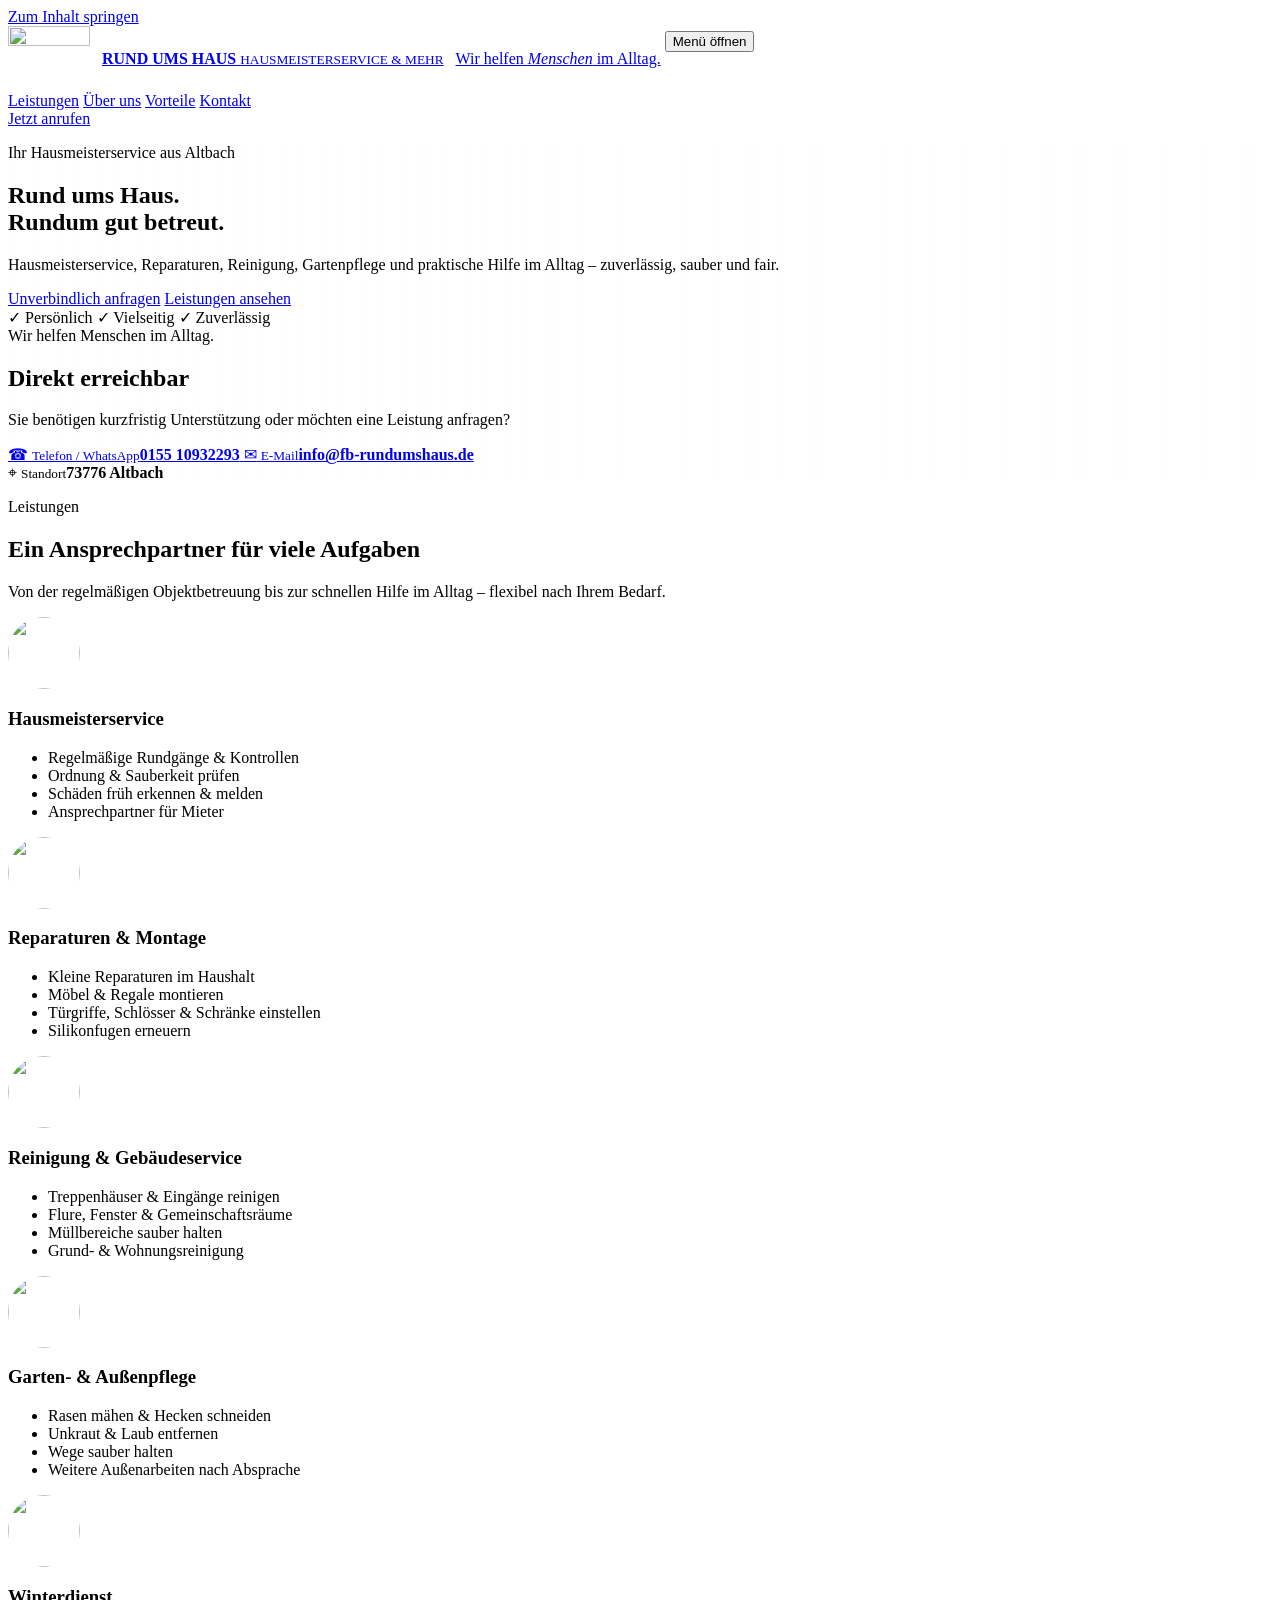
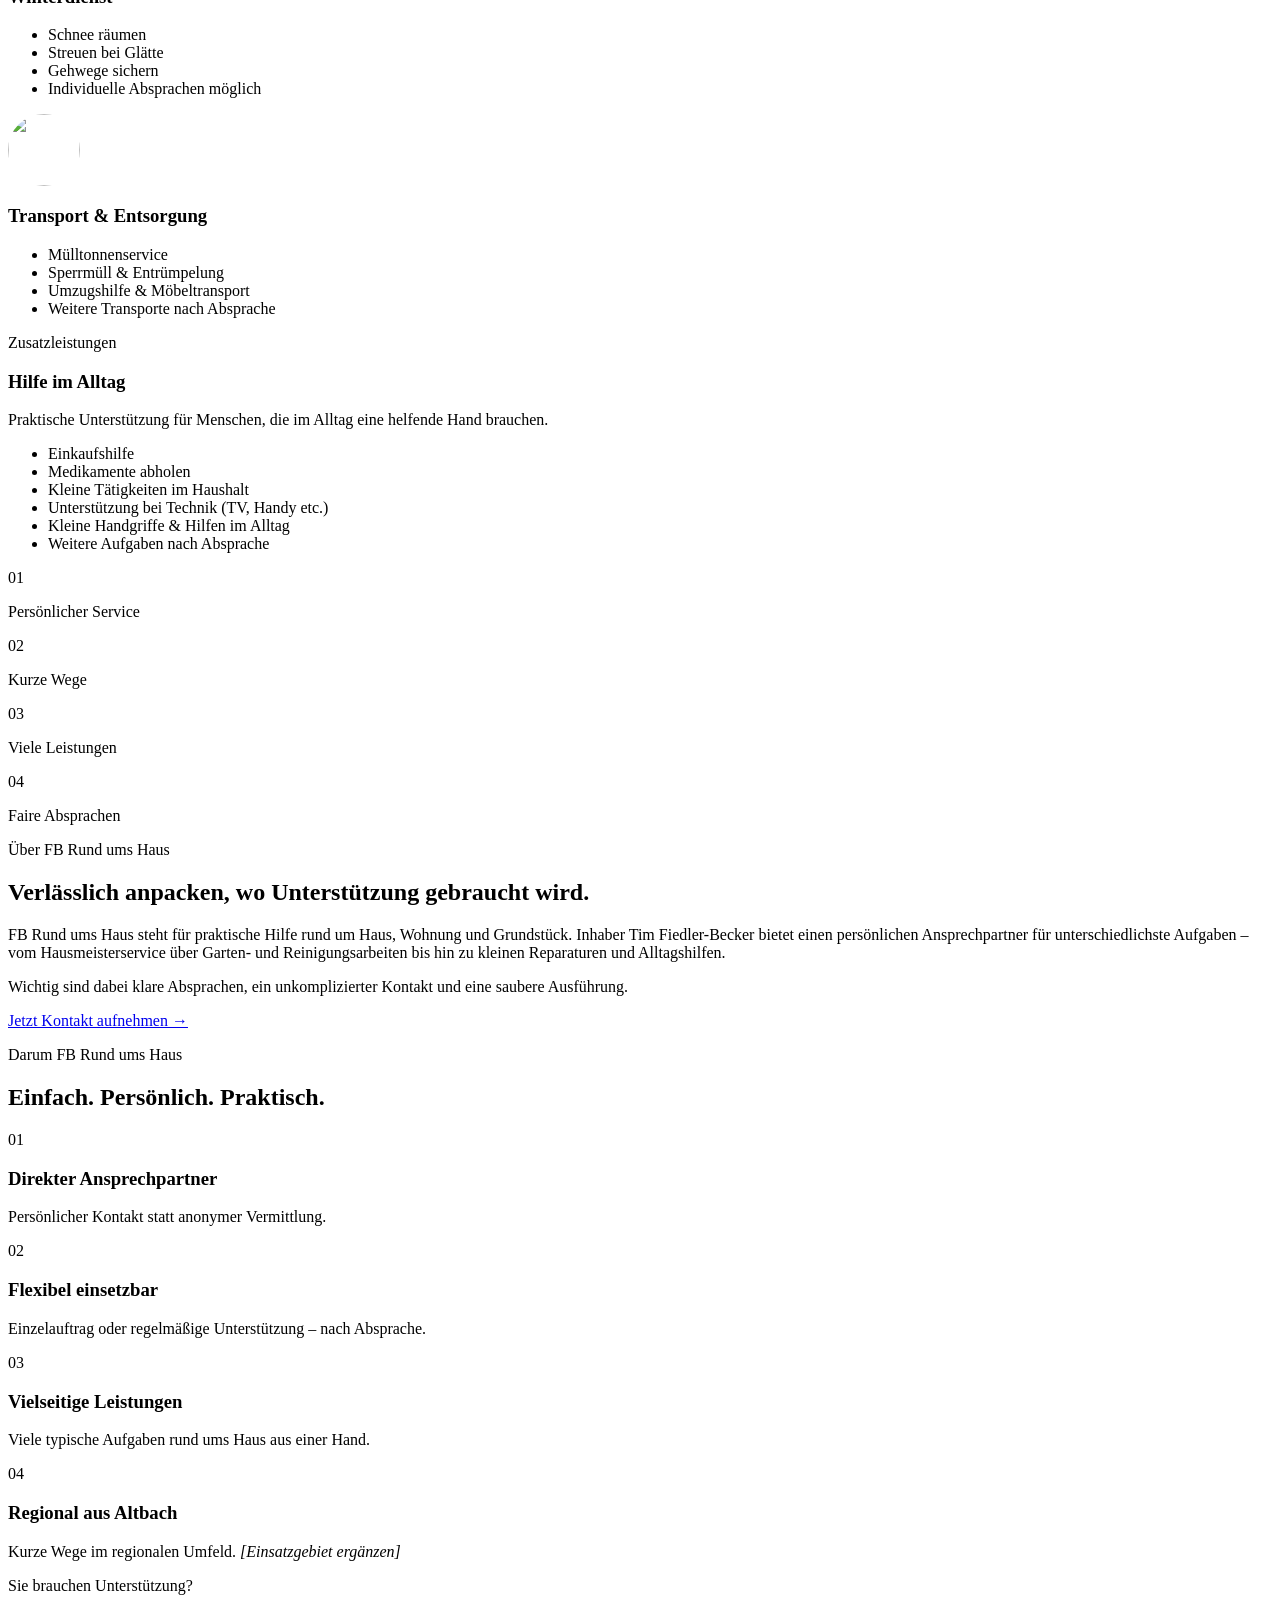
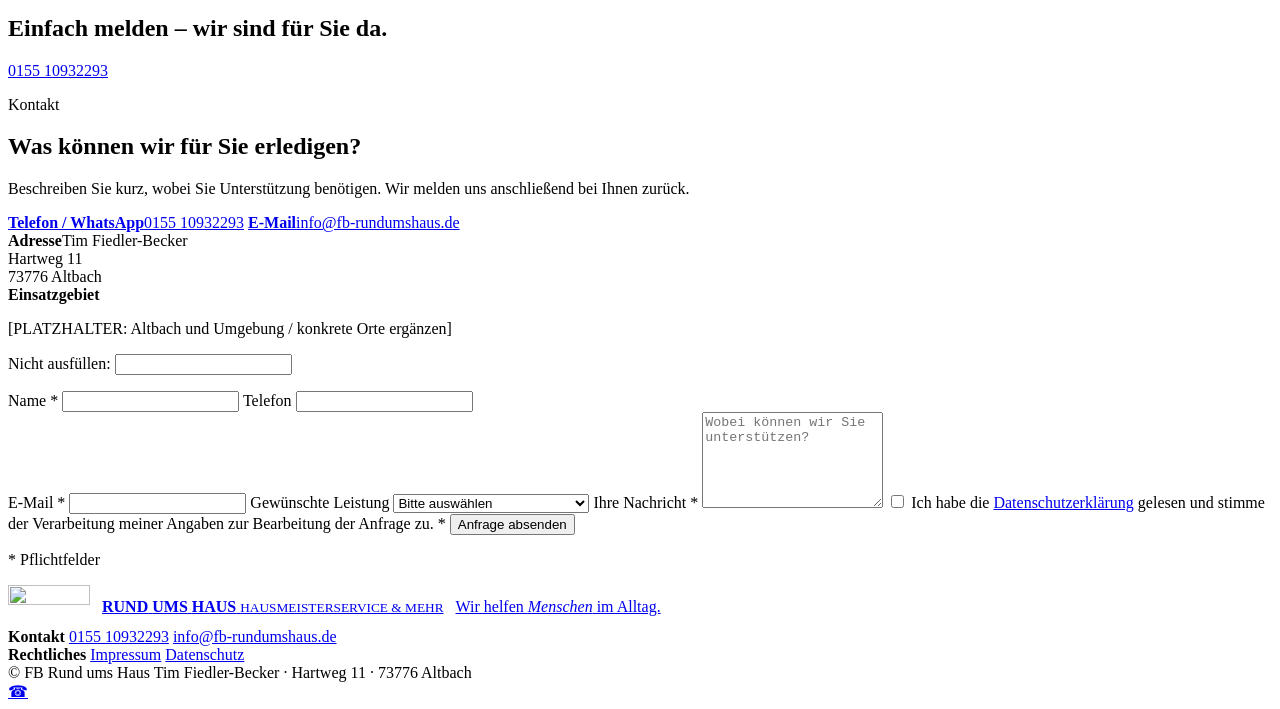
==== index.html @ d8b8d14f "Add files via upload" ====
<!doctype html>
<html lang="de">
<head>
  <meta charset="utf-8">
  <meta name="viewport" content="width=device-width, initial-scale=1">
  <title>FB Rund ums Haus | Hausmeisterservice & mehr in Altbach</title>
  <meta name="description" content="FB Rund ums Haus in Altbach: Hausmeisterservice, Reparaturen, Montage, Reinigung, Gartenpflege, Winterdienst, Transport, Entsorgung und Hilfe im Alltag. Zuverlässig, sauber und fair.">
  <meta name="robots" content="index,follow">
  <meta name="theme-color" content="#08275d">
  <link rel="canonical" href="https://DEINE-DOMAIN.DE/">
  <meta property="og:type" content="website">
  <meta property="og:locale" content="de_DE">
  <meta property="og:title" content="FB Rund ums Haus | Hausmeisterservice & mehr">
  <meta property="og:description" content="Zuverlässig, sauber und fair – Hausmeisterservice und Unterstützung im Alltag aus Altbach.">
  <meta property="og:url" content="https://DEINE-DOMAIN.DE/">
  <meta property="og:image" content="https://DEINE-DOMAIN.DE/assets/images/flyer-original.jpg">
  <link rel="preconnect" href="https://fonts.googleapis.com">
  <link rel="preconnect" href="https://fonts.gstatic.com" crossorigin>
  <link href="https://fonts.googleapis.com/css2?family=Caveat:wght@500;600&amp;family=Montserrat:wght@600;700;800&amp;display=swap" rel="stylesheet">
  <link rel="stylesheet" href="css/styles.css">
  <style>
    .hero {
      background: linear-gradient(90deg, rgba(255,255,255,.94) 0%, rgba(255,255,255,.84) 42%, rgba(255,255,255,.48) 73%, rgba(255,255,255,.28) 100%), url("assets/images/hero-haus-garten.png") center center / cover no-repeat;
    }
    .hero-glow { display: none; }
    @media (max-width: 760px) {
      .hero { background-image: linear-gradient(rgba(255,255,255,.90), rgba(255,255,255,.78)), url("assets/images/hero-haus-garten.png"); background-position: 62% center; }
    }
    .service-icon { width: 72px; height: 72px; padding: 0; border-radius: 50%; background: transparent; box-shadow: none; overflow: hidden; }
    .service-icon img { display: block; width: 100%; height: 100%; object-fit: contain; }
    .brand { display: inline-flex; align-items: center; gap: 12px; }
    .brand-logo { display: block; width: 82px; height: auto; flex: none; }
    .footer-brand .brand-logo { width: 82px; }
    @media (max-width: 480px) { .brand-logo, .footer-brand .brand-logo { width: 64px; } }
  </style>
</head>
<body>
  <a class="skip-link" href="#main">Zum Inhalt springen</a>

  <header class="site-header" id="top">
    <div class="container header-inner">
      <a class="brand" href="#start" aria-label="FB Rund ums Haus – Startseite">
        <img class="brand-logo" src="assets/images/fb-logo.png" alt="" width="1046" height="840">
        <span class="brand-copy">
          <strong class="brand-name"><span>RUND</span> <span class="brand-green">UMS</span> <span>HAUS</span></strong>
          <small class="brand-subline">HAUSMEISTERSERVICE &amp; MEHR</small>
        </span>
        <span class="brand-claim">Wir helfen <em>Menschen</em> im Alltag.</span>
      </a>

      <button class="menu-toggle" type="button" aria-expanded="false" aria-controls="main-nav">
        <span></span><span></span><span></span>
        <span class="sr-only">Menü öffnen</span>
      </button>

      <nav id="main-nav" class="main-nav" aria-label="Hauptnavigation">
        <a href="#leistungen">Leistungen</a>
        <a href="#ueber-uns">Über uns</a>
        <a href="#vorteile">Vorteile</a>
        <a href="#kontakt">Kontakt</a>
      </nav>

      <a class="btn btn-small header-cta" href="tel:+4915510932293">Jetzt anrufen</a>
    </div>
  </header>

  <main id="main">
    <section class="hero" id="start">
      <div class="hero-glow hero-glow-one"></div>
      <div class="hero-glow hero-glow-two"></div>
      <div class="container hero-grid">
        <div class="hero-copy reveal">
          <p class="eyebrow">Ihr Hausmeisterservice aus Altbach</p>
          <h1>Rund ums Haus.<br><span>Rundum gut betreut.</span></h1>
          <p class="hero-text">
            Hausmeisterservice, Reparaturen, Reinigung, Gartenpflege und praktische Hilfe im Alltag –
            zuverlässig, sauber und fair.
          </p>
          <div class="hero-actions">
            <a class="btn" href="#kontakt">Unverbindlich anfragen</a>
            <a class="btn btn-ghost" href="#leistungen">Leistungen ansehen</a>
          </div>
          <div class="trust-row" aria-label="Unsere Stärken">
            <span>✓ Persönlich</span>
            <span>✓ Vielseitig</span>
            <span>✓ Zuverlässig</span>
          </div>
        </div>

        <aside class="hero-card reveal" aria-label="Schnellkontakt">
          <div class="hero-card-badge">Wir helfen Menschen im Alltag.</div>
          <h2>Direkt erreichbar</h2>
          <p>Sie benötigen kurzfristig Unterstützung oder möchten eine Leistung anfragen?</p>

          <div class="contact-quick">
            <a href="tel:+4915510932293">
              <span class="icon-circle">☎</span>
              <span><small>Telefon / WhatsApp</small><strong>0155 10932293</strong></span>
            </a>
            <a href="mailto:info@fb-rundumshaus.de">
              <span class="icon-circle">✉</span>
              <span><small>E-Mail</small><strong>info@fb-rundumshaus.de</strong></span>
            </a>
            <div>
              <span class="icon-circle">⌖</span>
              <span><small>Standort</small><strong>73776 Altbach</strong></span>
            </div>
          </div>
        </aside>
      </div>
      <div class="wave" aria-hidden="true"></div>
    </section>

    <section class="section section-light" id="leistungen">
      <div class="container">
        <div class="section-head reveal">
          <p class="eyebrow">Leistungen</p>
          <h2>Ein Ansprechpartner für viele Aufgaben</h2>
          <p>Von der regelmäßigen Objektbetreuung bis zur schnellen Hilfe im Alltag – flexibel nach Ihrem Bedarf.</p>
        </div>

        <div class="service-grid">
          <article class="service-card reveal">
			<div class="service-icon"><img src="assets/images/hausmeisterservice.svg" alt="" width="112" height="112" loading="lazy"></div>
            <h3>Hausmeisterservice</h3>
            <ul>
              <li>Regelmäßige Rundgänge & Kontrollen</li>
              <li>Ordnung & Sauberkeit prüfen</li>
              <li>Schäden früh erkennen & melden</li>
              <li>Ansprechpartner für Mieter</li>
            </ul>
          </article>

          <article class="service-card reveal">
            <div class="service-icon"><img src="assets/images/reparaturen-montage.svg" alt="" width="112" height="112" loading="lazy"></div>
            <h3>Reparaturen & Montage</h3>
            <ul>
              <li>Kleine Reparaturen im Haushalt</li>
              <li>Möbel & Regale montieren</li>
              <li>Türgriffe, Schlösser & Schränke einstellen</li>
              <li>Silikonfugen erneuern</li>
            </ul>
          </article>

          <article class="service-card reveal">
            <div class="service-icon"><img src="assets/images/reinigung-gebaeudeservice.svg" alt="" width="112" height="112" loading="lazy"></div>
            <h3>Reinigung & Gebäudeservice</h3>
            <ul>
              <li>Treppenhäuser & Eingänge reinigen</li>
              <li>Flure, Fenster & Gemeinschaftsräume</li>
              <li>Müllbereiche sauber halten</li>
              <li>Grund- & Wohnungsreinigung</li>
            </ul>
          </article>

          <article class="service-card reveal">
            <div class="service-icon"><img src="assets/images/garten-aussenpflege.svg" alt="" width="112" height="112" loading="lazy"></div>
            <h3>Garten- & Außenpflege</h3>
            <ul>
              <li>Rasen mähen & Hecken schneiden</li>
              <li>Unkraut & Laub entfernen</li>
              <li>Wege sauber halten</li>
              <li>Weitere Außenarbeiten nach Absprache</li>
            </ul>
          </article>

          <article class="service-card reveal">
            <div class="service-icon"><img src="assets/images/winterdienst.svg" alt="" width="112" height="112" loading="lazy"></div>
            <h3>Winterdienst</h3>
            <ul>
              <li>Schnee räumen</li>
              <li>Streuen bei Glätte</li>
              <li>Gehwege sichern</li>
              <li>Individuelle Absprachen möglich</li>
            </ul>
          </article>

          <article class="service-card reveal">
            <div class="service-icon"><img src="assets/images/transport-entsorgung.svg" alt="" width="112" height="112" loading="lazy"></div>
            <h3>Transport & Entsorgung</h3>
            <ul>
              <li>Mülltonnenservice</li>
              <li>Sperrmüll & Entrümpelung</li>
              <li>Umzugshilfe & Möbeltransport</li>
              <li>Weitere Transporte nach Absprache</li>
            </ul>
          </article>
        </div>

        <div class="everyday-card reveal">
          <div>
            <p class="eyebrow">Zusatzleistungen</p>
            <h3>Hilfe im Alltag</h3>
            <p>Praktische Unterstützung für Menschen, die im Alltag eine helfende Hand brauchen.</p>
          </div>
          <ul class="everyday-list">
            <li>Einkaufshilfe</li>
            <li>Medikamente abholen</li>
            <li>Kleine Tätigkeiten im Haushalt</li>
            <li>Unterstützung bei Technik (TV, Handy etc.)</li>
            <li>Kleine Handgriffe & Hilfen im Alltag</li>
            <li>Weitere Aufgaben nach Absprache</li>
          </ul>
        </div>
      </div>
    </section>

    <section class="section about" id="ueber-uns">
      <div class="container about-grid">
        <div class="about-visual reveal">
          <div class="about-panel">
            <span class="about-number">01</span>
            <p>Persönlicher Service</p>
          </div>
          <div class="about-panel accent">
            <span class="about-number">02</span>
            <p>Kurze Wege</p>
          </div>
          <div class="about-panel">
            <span class="about-number">03</span>
            <p>Viele Leistungen</p>
          </div>
          <div class="about-panel accent">
            <span class="about-number">04</span>
            <p>Faire Absprachen</p>
          </div>
        </div>

        <div class="about-copy reveal">
          <p class="eyebrow">Über FB Rund ums Haus</p>
          <h2>Verlässlich anpacken, wo Unterstützung gebraucht wird.</h2>
          <p>
            FB Rund ums Haus steht für praktische Hilfe rund um Haus, Wohnung und Grundstück.
            Inhaber Tim Fiedler-Becker bietet einen persönlichen Ansprechpartner für unterschiedlichste Aufgaben –
            vom Hausmeisterservice über Garten- und Reinigungsarbeiten bis hin zu kleinen Reparaturen und Alltagshilfen.
          </p>
          <p>
            Wichtig sind dabei klare Absprachen, ein unkomplizierter Kontakt und eine saubere Ausführung.
          </p>
          <a class="text-link" href="#kontakt">Jetzt Kontakt aufnehmen →</a>
        </div>
      </div>
    </section>

    <section class="section section-light" id="vorteile">
      <div class="container">
        <div class="section-head reveal">
          <p class="eyebrow">Darum FB Rund ums Haus</p>
          <h2>Einfach. Persönlich. Praktisch.</h2>
        </div>

        <div class="benefit-grid">
          <article class="benefit reveal">
            <span>01</span>
            <h3>Direkter Ansprechpartner</h3>
            <p>Persönlicher Kontakt statt anonymer Vermittlung.</p>
          </article>
          <article class="benefit reveal">
            <span>02</span>
            <h3>Flexibel einsetzbar</h3>
            <p>Einzelauftrag oder regelmäßige Unterstützung – nach Absprache.</p>
          </article>
          <article class="benefit reveal">
            <span>03</span>
            <h3>Vielseitige Leistungen</h3>
            <p>Viele typische Aufgaben rund ums Haus aus einer Hand.</p>
          </article>
          <article class="benefit reveal">
            <span>04</span>
            <h3>Regional aus Altbach</h3>
            <p>Kurze Wege im regionalen Umfeld. <em>[Einsatzgebiet ergänzen]</em></p>
          </article>
        </div>
      </div>
    </section>

    <section class="cta-band">
      <div class="container cta-band-inner reveal">
        <div>
          <p class="eyebrow">Sie brauchen Unterstützung?</p>
          <h2>Einfach melden – wir sind für Sie da.</h2>
        </div>
        <a class="btn btn-light" href="tel:+4915510932293">0155 10932293</a>
      </div>
    </section>

    <section class="section contact-section" id="kontakt">
      <div class="container contact-grid">
        <div class="contact-copy reveal">
          <p class="eyebrow">Kontakt</p>
          <h2>Was können wir für Sie erledigen?</h2>
          <p>
            Beschreiben Sie kurz, wobei Sie Unterstützung benötigen. Wir melden uns anschließend bei Ihnen zurück.
          </p>

          <div class="contact-details">
            <a href="tel:+4915510932293"><strong>Telefon / WhatsApp</strong><span>0155 10932293</span></a>
            <a href="mailto:info@fb-rundumshaus.de"><strong>E-Mail</strong><span>info@fb-rundumshaus.de</span></a>
            <div><strong>Adresse</strong><span>Tim Fiedler-Becker<br>Hartweg 11<br>73776 Altbach</span></div>
          </div>

          <div class="area-note">
            <strong>Einsatzgebiet</strong>
            <p>[PLATZHALTER: Altbach und Umgebung / konkrete Orte ergänzen]</p>
          </div>
        </div>

        <form class="contact-form reveal" name="kontakt" method="POST" data-netlify="true" netlify-honeypot="bot-field" action="/danke.html">
          <input type="hidden" name="form-name" value="kontakt">
          <p class="hidden">
            <label>Nicht ausfüllen: <input name="bot-field"></label>
          </p>

          <div class="field-row">
            <label>
              Name *
              <input type="text" name="name" autocomplete="name" required>
            </label>
            <label>
              Telefon
              <input type="tel" name="telefon" autocomplete="tel">
            </label>
          </div>

          <label>
            E-Mail *
            <input type="email" name="email" autocomplete="email" required>
          </label>

          <label>
            Gewünschte Leistung
            <select name="leistung">
              <option value="">Bitte auswählen</option>
              <option>Hausmeisterservice</option>
              <option>Reparaturen & Montage</option>
              <option>Reinigung & Gebäudeservice</option>
              <option>Garten- & Außenpflege</option>
              <option>Winterdienst</option>
              <option>Transport & Entsorgung</option>
              <option>Hilfe im Alltag</option>
              <option>Sonstiges</option>
            </select>
          </label>

          <label>
            Ihre Nachricht *
            <textarea name="nachricht" rows="6" required placeholder="Wobei können wir Sie unterstützen?"></textarea>
          </label>

          <label class="check">
            <input type="checkbox" required>
            <span>Ich habe die <a href="datenschutz.html">Datenschutzerklärung</a> gelesen und stimme der Verarbeitung meiner Angaben zur Bearbeitung der Anfrage zu. *</span>
          </label>

          <button class="btn" type="submit">Anfrage absenden</button>
          <p class="form-note">* Pflichtfelder</p>
        </form>
      </div>
    </section>
  </main>

  <footer class="site-footer">
    <div class="container footer-grid">
      <div>
        <a class="brand footer-brand" href="#top" aria-label="FB Rund ums Haus – zurück zum Seitenanfang">
          <img class="brand-logo" src="assets/images/fb-logo.png" alt="" width="1046" height="540" loading="lazy">
          <span class="brand-copy">
            <strong class="brand-name"><span>RUND</span> <span class="brand-green">UMS</span> <span>HAUS</span></strong>
            <small class="brand-subline">HAUSMEISTERSERVICE &amp; MEHR</small>
          </span>
          <span class="brand-claim">Wir helfen <em>Menschen</em> im Alltag.</span>
        </a>
      </div>

      <div>
        <strong>Kontakt</strong>
        <a href="tel:+4915510932293">0155 10932293</a>
        <a href="mailto:info@fb-rundumshaus.de">info@fb-rundumshaus.de</a>
      </div>

      <div>
        <strong>Rechtliches</strong>
        <a href="impressum.html">Impressum</a>
        <a href="datenschutz.html">Datenschutz</a>
      </div>
    </div>

    <div class="container footer-bottom">
      <span>© <span id="year"></span> FB Rund ums Haus</span>
      <span>Tim Fiedler-Becker · Hartweg 11 · 73776 Altbach</span>
    </div>
  </footer>

  <a class="floating-contact" href="tel:+4915510932293" aria-label="FB Rund ums Haus anrufen">☎</a>
  <script src="js/script.js" defer></script>
</body>
</html>
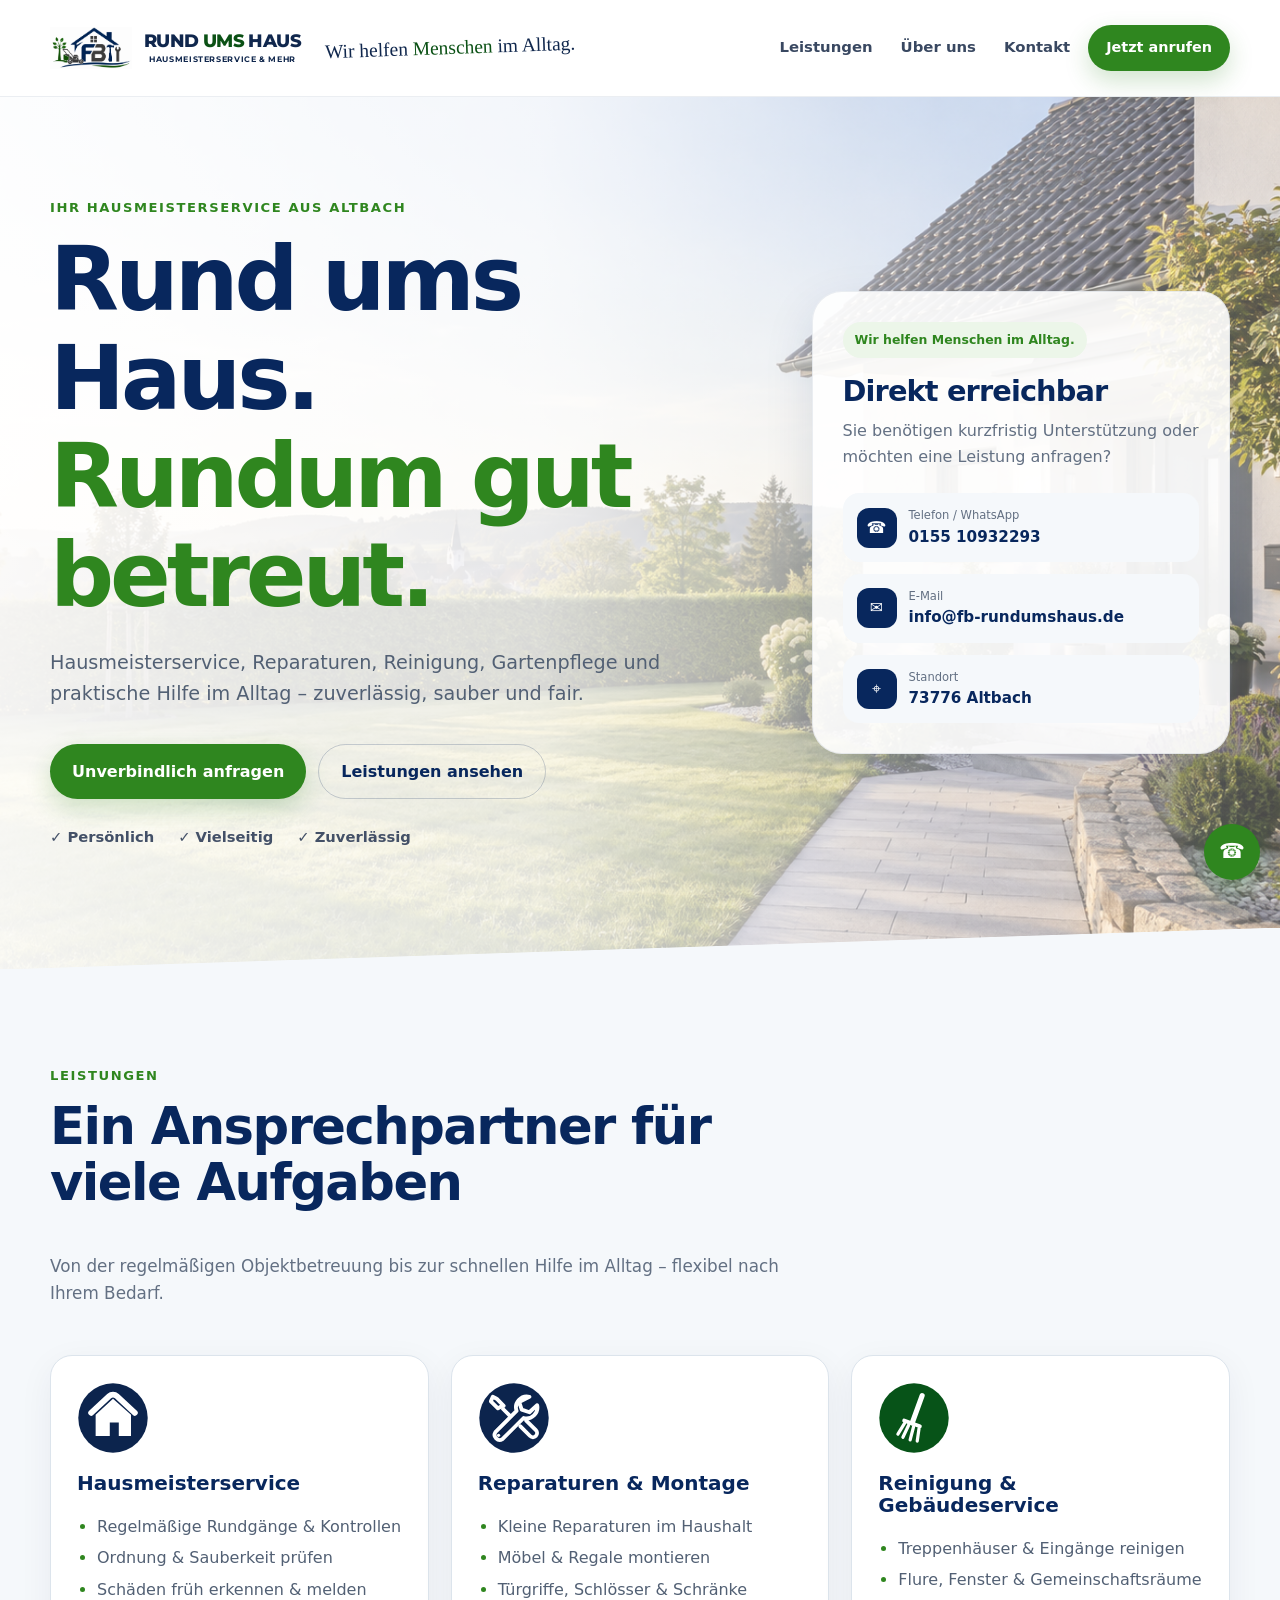
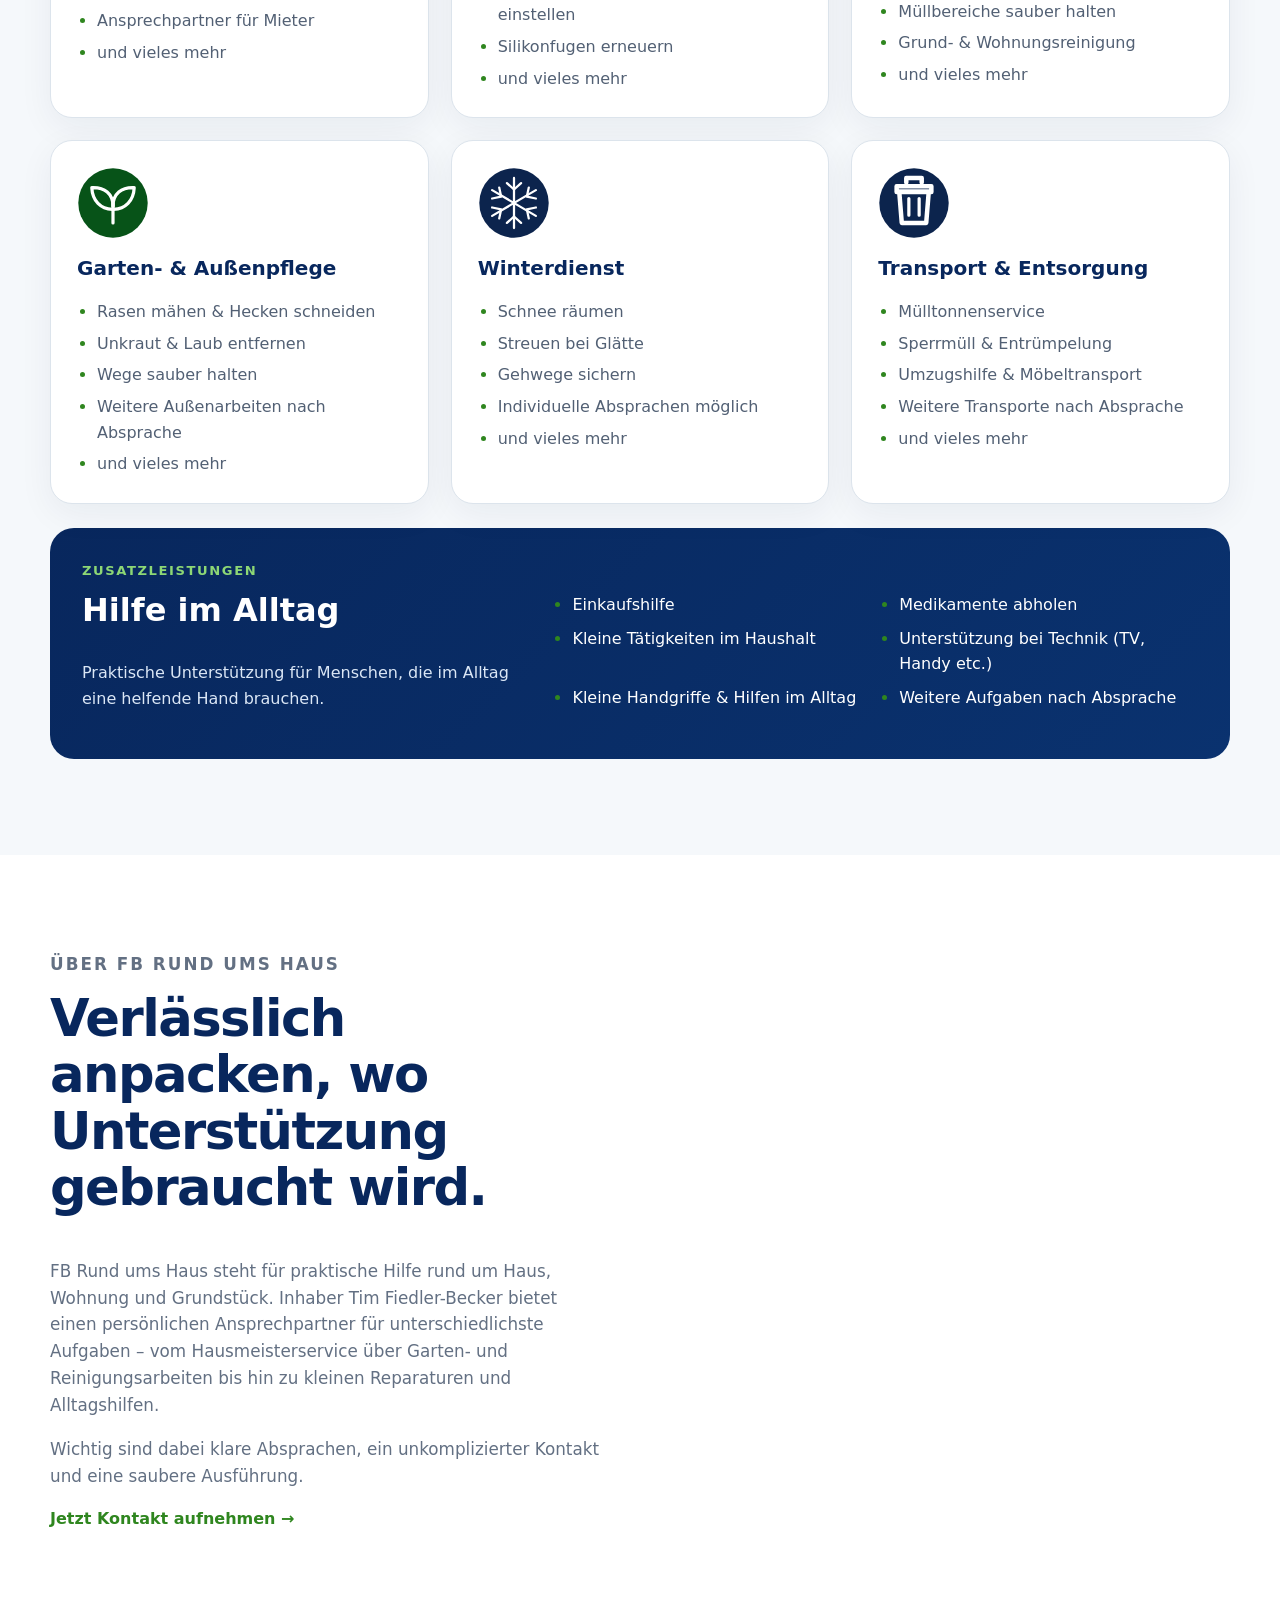
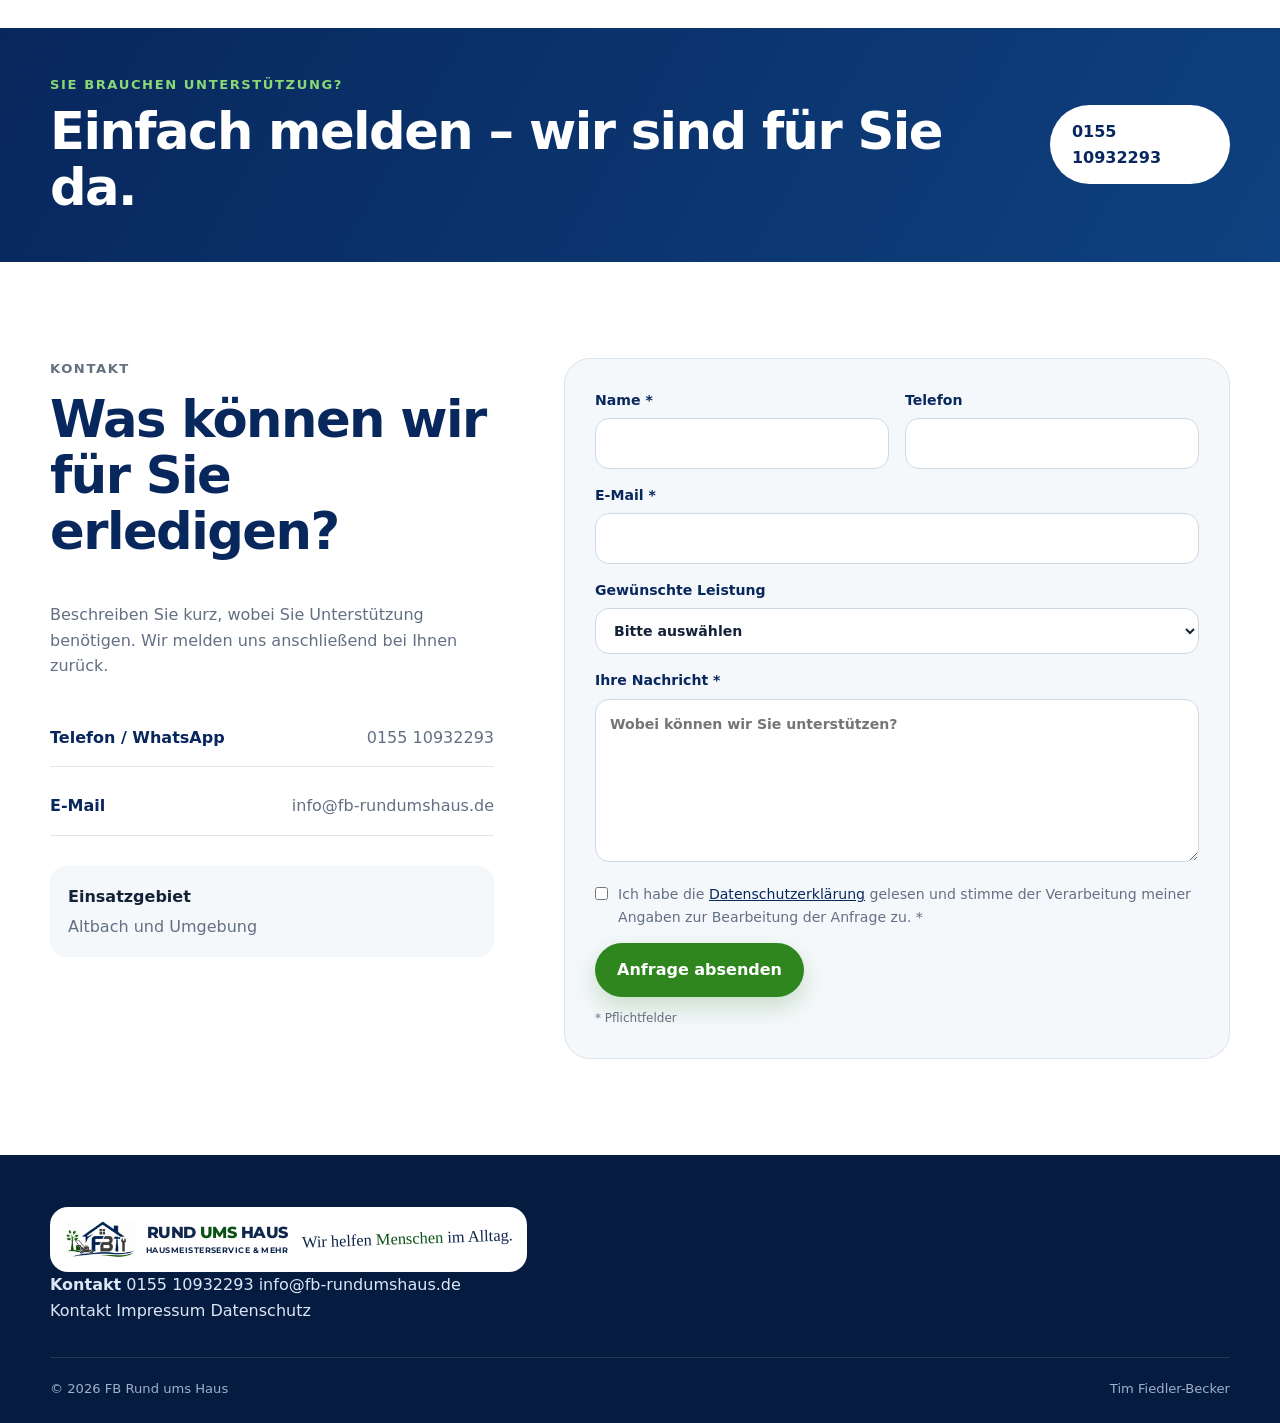
==== commit aa25ab95: "Add files via upload" ====
--- a/index.html
+++ b/index.html
@@ -56,7 +56,6 @@
       <nav id="main-nav" class="main-nav" aria-label="Hauptnavigation">
         <a href="#leistungen">Leistungen</a>
         <a href="#ueber-uns">Über uns</a>
-        <a href="#vorteile">Vorteile</a>
         <a href="#kontakt">Kontakt</a>
       </nav>
 
@@ -128,6 +127,7 @@
               <li>Ordnung & Sauberkeit prüfen</li>
               <li>Schäden früh erkennen & melden</li>
               <li>Ansprechpartner für Mieter</li>
+              <li>und vieles mehr</li>
             </ul>
           </article>
 
@@ -139,6 +139,7 @@
               <li>Möbel & Regale montieren</li>
               <li>Türgriffe, Schlösser & Schränke einstellen</li>
               <li>Silikonfugen erneuern</li>
+              <li>und vieles mehr</li>
             </ul>
           </article>
 
@@ -150,6 +151,7 @@
               <li>Flure, Fenster & Gemeinschaftsräume</li>
               <li>Müllbereiche sauber halten</li>
               <li>Grund- & Wohnungsreinigung</li>
+              <li>und vieles mehr</li>
             </ul>
           </article>
 
@@ -161,6 +163,7 @@
               <li>Unkraut & Laub entfernen</li>
               <li>Wege sauber halten</li>
               <li>Weitere Außenarbeiten nach Absprache</li>
+              <li>und vieles mehr</li>
             </ul>
           </article>
 
@@ -172,6 +175,7 @@
               <li>Streuen bei Glätte</li>
               <li>Gehwege sichern</li>
               <li>Individuelle Absprachen möglich</li>
+              <li>und vieles mehr</li>
             </ul>
           </article>
 
@@ -183,6 +187,7 @@
               <li>Sperrmüll & Entrümpelung</li>
               <li>Umzugshilfe & Möbeltransport</li>
               <li>Weitere Transporte nach Absprache</li>
+              <li>und vieles mehr</li>
             </ul>
           </article>
         </div>
@@ -206,25 +211,7 @@
     </section>
 
     <section class="section about" id="ueber-uns">
-      <div class="container about-grid">
-        <div class="about-visual reveal">
-          <div class="about-panel">
-            <span class="about-number">01</span>
-            <p>Persönlicher Service</p>
-          </div>
-          <div class="about-panel accent">
-            <span class="about-number">02</span>
-            <p>Kurze Wege</p>
-          </div>
-          <div class="about-panel">
-            <span class="about-number">03</span>
-            <p>Viele Leistungen</p>
-          </div>
-          <div class="about-panel accent">
-            <span class="about-number">04</span>
-            <p>Faire Absprachen</p>
-          </div>
-        </div>
+      <div class="container about-grid about-grid-single">
 
         <div class="about-copy reveal">
           <p class="eyebrow">Über FB Rund ums Haus</p>
@@ -242,38 +229,6 @@
       </div>
     </section>
 
-    <section class="section section-light" id="vorteile">
-      <div class="container">
-        <div class="section-head reveal">
-          <p class="eyebrow">Darum FB Rund ums Haus</p>
-          <h2>Einfach. Persönlich. Praktisch.</h2>
-        </div>
-
-        <div class="benefit-grid">
-          <article class="benefit reveal">
-            <span>01</span>
-            <h3>Direkter Ansprechpartner</h3>
-            <p>Persönlicher Kontakt statt anonymer Vermittlung.</p>
-          </article>
-          <article class="benefit reveal">
-            <span>02</span>
-            <h3>Flexibel einsetzbar</h3>
-            <p>Einzelauftrag oder regelmäßige Unterstützung – nach Absprache.</p>
-          </article>
-          <article class="benefit reveal">
-            <span>03</span>
-            <h3>Vielseitige Leistungen</h3>
-            <p>Viele typische Aufgaben rund ums Haus aus einer Hand.</p>
-          </article>
-          <article class="benefit reveal">
-            <span>04</span>
-            <h3>Regional aus Altbach</h3>
-            <p>Kurze Wege im regionalen Umfeld. <em>[Einsatzgebiet ergänzen]</em></p>
-          </article>
-        </div>
-      </div>
-    </section>
-
     <section class="cta-band">
       <div class="container cta-band-inner reveal">
         <div>
@@ -295,13 +250,11 @@
 
           <div class="contact-details">
             <a href="tel:+4915510932293"><strong>Telefon / WhatsApp</strong><span>0155 10932293</span></a>
-            <a href="mailto:info@fb-rundumshaus.de"><strong>E-Mail</strong><span>info@fb-rundumshaus.de</span></a>
-            <div><strong>Adresse</strong><span>Tim Fiedler-Becker<br>Hartweg 11<br>73776 Altbach</span></div>
-          </div>
+            <a href="mailto:info@fb-rundumshaus.de"><strong>E-Mail</strong><span>info@fb-rundumshaus.de</span></a>          </div>
 
           <div class="area-note">
             <strong>Einsatzgebiet</strong>
-            <p>[PLATZHALTER: Altbach und Umgebung / konkrete Orte ergänzen]</p>
+            <p>Altbach und Umgebung</p>
           </div>
         </div>
 
@@ -360,8 +313,8 @@
   </main>
 
   <footer class="site-footer">
-    <div class="container footer-grid">
-      <div>
+    <div class="footer-brand-band">
+      <div class="container">
         <a class="brand footer-brand" href="#top" aria-label="FB Rund ums Haus – zurück zum Seitenanfang">
           <img class="brand-logo" src="assets/images/fb-logo.png" alt="" width="1046" height="540" loading="lazy">
           <span class="brand-copy">
@@ -371,23 +324,25 @@
           <span class="brand-claim">Wir helfen <em>Menschen</em> im Alltag.</span>
         </a>
       </div>
-
-      <div>
+    </div>
+
+    <div class="container footer-subfooter">
+      <div class="footer-contact">
         <strong>Kontakt</strong>
         <a href="tel:+4915510932293">0155 10932293</a>
         <a href="mailto:info@fb-rundumshaus.de">info@fb-rundumshaus.de</a>
       </div>
 
-      <div>
-        <strong>Rechtliches</strong>
+      <nav class="footer-links" aria-label="Footer-Navigation">
+        <a href="#kontakt">Kontakt</a>
         <a href="impressum.html">Impressum</a>
         <a href="datenschutz.html">Datenschutz</a>
-      </div>
+      </nav>
     </div>
 
     <div class="container footer-bottom">
       <span>© <span id="year"></span> FB Rund ums Haus</span>
-      <span>Tim Fiedler-Becker · Hartweg 11 · 73776 Altbach</span>
+      <span>Tim Fiedler-Becker</span>
     </div>
   </footer>
 
--- a/css/styles.css
+++ b/css/styles.css
@@ -0,0 +1,286 @@
+:root{
+  --navy:#08275d;
+  --navy-2:#0d356f;
+  --green:#2f861f;
+  --green-2:#64a844;
+  --ink:#142238;
+  --muted:#637083;
+  --line:#dce4ec;
+  --soft:#f5f8fb;
+  --white:#ffffff;
+  --shadow:0 18px 50px rgba(8,39,93,.12);
+  --radius:24px;
+  --container:1180px;
+}
+
+*{box-sizing:border-box}
+html{scroll-behavior:smooth}
+body{
+  margin:0;
+  font-family:Inter,ui-sans-serif,system-ui,-apple-system,BlinkMacSystemFont,"Segoe UI",sans-serif;
+  color:var(--ink);
+  background:#fff;
+  line-height:1.6;
+}
+img{max-width:100%;display:block}
+a{color:inherit;text-decoration:none}
+button,input,textarea,select{font:inherit}
+.container{width:min(calc(100% - 40px),var(--container));margin-inline:auto}
+.section{padding:96px 0}
+.section-light{background:var(--soft)}
+.eyebrow{
+  margin:0 0 12px;
+  color:var(--green);
+  font-size:.82rem;
+  font-weight:800;
+  letter-spacing:.12em;
+  text-transform:uppercase;
+}
+h1,h2,h3{margin-top:0;line-height:1.1;color:var(--navy)}
+h1{font-size:clamp(2.7rem,7vw,5.8rem);letter-spacing:-.045em;margin-bottom:24px}
+h1 span{color:var(--green)}
+h2{font-size:clamp(2rem,4vw,3.4rem);letter-spacing:-.03em}
+h3{font-size:1.25rem}
+p{margin-top:0}
+.sr-only{
+  position:absolute!important;width:1px!important;height:1px!important;padding:0!important;margin:-1px!important;
+  overflow:hidden!important;clip:rect(0,0,0,0)!important;white-space:nowrap!important;border:0!important
+}
+.skip-link{position:absolute;left:-9999px}
+.skip-link:focus{left:16px;top:16px;background:#fff;padding:10px 14px;z-index:9999;border-radius:8px}
+
+.site-header{
+  position:sticky;top:0;z-index:1000;
+  background:rgba(255,255,255,.94);
+  backdrop-filter:blur(16px);
+  border-bottom:1px solid rgba(8,39,93,.08)
+}
+.header-inner{height:82px;display:flex;align-items:center;gap:26px}
+.brand{display:flex;align-items:center;gap:12px;min-width:max-content}
+.brand-mark{
+  width:44px;height:44px;border-radius:14px;background:linear-gradient(145deg,var(--navy),var(--navy-2));
+  color:#fff;display:grid;place-items:center;box-shadow:0 8px 24px rgba(8,39,93,.2)
+}
+.brand-mark svg{width:28px;height:28px}
+.brand strong{display:block;color:var(--navy);font-size:1rem}
+.brand small{display:block;color:var(--green);font-size:.72rem;font-weight:700}
+.main-nav{margin-left:auto;display:flex;gap:28px;align-items:center}
+.main-nav a{font-size:.93rem;font-weight:700;color:#394861}
+.main-nav a:hover{color:var(--green)}
+.menu-toggle{display:none;border:0;background:none;padding:8px}
+.menu-toggle span:not(.sr-only){display:block;width:25px;height:2px;background:var(--navy);margin:5px 0}
+
+.btn{
+  display:inline-flex;align-items:center;justify-content:center;gap:8px;
+  background:var(--green);color:#fff;border:0;border-radius:999px;padding:14px 22px;
+  font-weight:800;box-shadow:0 10px 25px rgba(47,134,31,.22);transition:.2s ease;
+}
+.btn:hover{transform:translateY(-2px);background:#26731a}
+.btn-small{padding:11px 18px;font-size:.9rem}
+.btn-ghost{background:transparent;color:var(--navy);border:1px solid rgba(8,39,93,.2);box-shadow:none}
+.btn-ghost:hover{background:#fff;color:var(--navy)}
+.btn-light{background:#fff;color:var(--navy);box-shadow:none}
+.text-link{color:var(--green);font-weight:800}
+
+.hero{
+  position:relative;overflow:hidden;
+  background:linear-gradient(135deg,#f8fbff 0%,#fff 45%,#eef7eb 100%);
+  padding:100px 0 120px
+}
+.hero-grid{display:grid;grid-template-columns:1.25fr .75fr;gap:64px;align-items:center;position:relative;z-index:2}
+.hero-text{font-size:1.2rem;color:#526074;max-width:740px}
+.hero-actions{display:flex;gap:12px;flex-wrap:wrap;margin:34px 0 26px}
+.trust-row{display:flex;flex-wrap:wrap;gap:14px 24px;color:#435067;font-weight:700;font-size:.92rem}
+.hero-card{
+  background:rgba(255,255,255,.9);border:1px solid rgba(8,39,93,.08);border-radius:30px;padding:30px;
+  box-shadow:var(--shadow)
+}
+.hero-card-badge{display:inline-block;background:#ecf6e9;color:var(--green);padding:8px 12px;border-radius:999px;font-size:.78rem;font-weight:800;margin-bottom:18px}
+.hero-card h2{font-size:1.8rem;margin-bottom:10px}
+.hero-card p{color:var(--muted)}
+.contact-quick{display:grid;gap:12px;margin-top:24px}
+.contact-quick a,.contact-quick>div{
+  display:flex;align-items:center;gap:12px;padding:13px 14px;background:var(--soft);border-radius:16px
+}
+.contact-quick small{display:block;color:var(--muted);font-size:.72rem}
+.contact-quick strong{display:block;color:var(--navy);font-size:.95rem}
+.icon-circle{width:40px;height:40px;border-radius:12px;background:var(--navy);color:#fff;display:grid;place-items:center}
+.hero-glow{position:absolute;border-radius:50%;filter:blur(2px);opacity:.35}
+.hero-glow-one{width:500px;height:500px;background:#d9ead3;right:-180px;top:-160px}
+.hero-glow-two{width:360px;height:360px;background:#dbe5f2;left:-180px;bottom:-180px}
+.wave{position:absolute;left:0;right:0;bottom:-1px;height:42px;background:linear-gradient(to bottom right,transparent 49%,var(--soft) 50%)}
+
+.section-head{max-width:760px;margin-bottom:48px}
+.section-head p:last-child{color:var(--muted);font-size:1.05rem}
+.service-grid{display:grid;grid-template-columns:repeat(3,1fr);gap:22px}
+.service-card{
+  background:#fff;border:1px solid var(--line);border-radius:22px;padding:26px;box-shadow:0 10px 35px rgba(16,41,75,.06);
+  transition:.2s ease
+}
+.service-card:hover{transform:translateY(-4px);box-shadow:var(--shadow)}
+.service-icon{width:52px;height:52px;border-radius:16px;background:linear-gradient(145deg,var(--navy),var(--navy-2));color:#fff;display:grid;place-items:center;font-size:1.4rem;margin-bottom:18px}
+.service-card ul,.everyday-list{padding-left:20px;margin-bottom:0;color:#526074}
+.service-card li+li{margin-top:6px}
+.service-card li::marker,.everyday-list li::marker{color:var(--green)}
+.everyday-card{
+  margin-top:24px;border-radius:24px;padding:32px;background:linear-gradient(135deg,var(--navy),#0a326f);color:#fff;
+  display:grid;grid-template-columns:.8fr 1.2fr;gap:40px;align-items:center
+}
+.everyday-card h3{color:#fff;font-size:2rem}
+.everyday-card p{color:#dbe7f6}
+.everyday-card .eyebrow{color:#8dd775}
+.everyday-list{display:grid;grid-template-columns:1fr 1fr;gap:8px 28px;color:#fff}
+
+.about{background:#fff}
+.about-grid{display:grid;grid-template-columns:1fr 1fr;gap:76px;align-items:center}
+.about-visual{display:grid;grid-template-columns:1fr 1fr;gap:14px}
+.about-panel{min-height:180px;border-radius:24px;padding:24px;background:var(--soft);display:flex;flex-direction:column;justify-content:space-between}
+.about-panel.accent{background:linear-gradient(145deg,#edf6e9,#e4f1df)}
+.about-number{font-size:.8rem;color:var(--green);font-weight:900;letter-spacing:.1em}
+.about-panel p{font-size:1.35rem;font-weight:800;color:var(--navy);margin:0}
+.about-copy p{color:var(--muted);font-size:1.05rem}
+
+.benefit-grid{display:grid;grid-template-columns:repeat(4,1fr);gap:18px}
+.benefit{background:#fff;border:1px solid var(--line);border-radius:20px;padding:24px}
+.benefit>span{display:inline-grid;place-items:center;width:40px;height:40px;border-radius:12px;background:#eef6eb;color:var(--green);font-weight:900;margin-bottom:18px}
+.benefit p{color:var(--muted);margin-bottom:0}
+.benefit em{font-size:.85rem}
+
+.cta-band{background:linear-gradient(120deg,var(--navy),#0e417f);padding:46px 0}
+.cta-band-inner{display:flex;align-items:center;justify-content:space-between;gap:28px}
+.cta-band h2{color:#fff;margin:0}
+.cta-band .eyebrow{color:#89d875;margin-bottom:8px}
+
+.contact-section{background:#fff}
+.contact-grid{display:grid;grid-template-columns:.8fr 1.2fr;gap:70px;align-items:start}
+.contact-copy>p{color:var(--muted)}
+.contact-details{display:grid;gap:10px;margin:30px 0}
+.contact-details a,.contact-details>div{display:flex;justify-content:space-between;gap:20px;padding:16px 0;border-bottom:1px solid var(--line)}
+.contact-details strong{color:var(--navy)}
+.contact-details span{color:var(--muted);text-align:right}
+.area-note{padding:18px;border-radius:16px;background:var(--soft)}
+.area-note p{margin:4px 0 0;color:var(--muted)}
+.contact-form{background:var(--soft);border:1px solid var(--line);padding:30px;border-radius:26px}
+.field-row{display:grid;grid-template-columns:1fr 1fr;gap:16px}
+.contact-form label{display:block;font-size:.88rem;font-weight:800;color:var(--navy);margin-bottom:15px}
+.contact-form input,.contact-form select,.contact-form textarea{
+  width:100%;margin-top:7px;border:1px solid #cfd9e4;border-radius:14px;background:#fff;padding:13px 14px;color:var(--ink);outline:none
+}
+.contact-form input:focus,.contact-form select:focus,.contact-form textarea:focus{border-color:var(--green);box-shadow:0 0 0 3px rgba(47,134,31,.1)}
+.check{display:flex!important;gap:10px;align-items:flex-start;font-weight:500!important;color:var(--muted)!important}
+.check input{width:auto;margin:4px 0 0}
+.check a{text-decoration:underline;color:var(--navy)}
+.form-note{font-size:.75rem;color:var(--muted);margin:12px 0 0}
+.hidden{display:none!important}
+
+.site-footer{background:#061b40;color:#dce7f5;padding:52px 0 24px}
+.footer-grid{display:grid;grid-template-columns:1.4fr .8fr .8fr;gap:40px}
+.footer-grid>div{display:grid;align-content:start;gap:9px}
+.footer-grid strong{color:#fff}
+.footer-grid a:hover{color:#8ed26f}
+.footer-brand .brand-mark{background:#fff;color:var(--navy)}
+.footer-brand strong{color:#fff}
+.footer-brand small{color:#8ed26f}
+.site-footer p{color:#aebed1}
+.footer-bottom{border-top:1px solid rgba(255,255,255,.12);margin-top:34px;padding-top:20px;display:flex;justify-content:space-between;gap:20px;font-size:.82rem;color:#9eb0c8}
+
+.floating-contact{
+  position:fixed;right:20px;bottom:20px;z-index:900;width:56px;height:56px;border-radius:50%;
+  display:grid;place-items:center;background:var(--green);color:#fff;font-size:1.3rem;box-shadow:0 12px 30px rgba(47,134,31,.35)
+}
+
+.reveal{opacity:0;transform:translateY(18px);transition:.6s ease}
+.reveal.is-visible{opacity:1;transform:none}
+
+.legal{padding:80px 0}
+.legal article{max-width:850px}
+.legal h1{font-size:clamp(2.3rem,5vw,4rem)}
+.legal h2{margin-top:38px;font-size:1.6rem}
+.legal p,.legal li{color:#4f5c70}
+.notice{background:#fff4d8;border:1px solid #f0d48a;border-radius:14px;padding:14px 16px;margin:20px 0}
+.simple-topbar{padding:20px 0;border-bottom:1px solid var(--line)}
+.simple-topbar .container{display:flex;justify-content:space-between;align-items:center}
+
+@media (max-width:980px){
+  .main-nav{position:absolute;left:20px;right:20px;top:82px;background:#fff;border:1px solid var(--line);box-shadow:var(--shadow);border-radius:18px;padding:16px;display:none;flex-direction:column;align-items:stretch;gap:4px}
+  .main-nav.is-open{display:flex}
+  .main-nav a{padding:10px 8px}
+  .menu-toggle{display:block;margin-left:auto}
+  .header-cta{display:none}
+  .hero-grid,.about-grid,.contact-grid{grid-template-columns:1fr}
+  .hero-grid{gap:40px}
+  .service-grid{grid-template-columns:repeat(2,1fr)}
+  .benefit-grid{grid-template-columns:repeat(2,1fr)}
+  .about-grid{gap:46px}
+}
+
+@media (max-width:680px){
+  .container{width:min(calc(100% - 28px),var(--container))}
+  .section{padding:72px 0}
+  .header-inner{height:72px}
+  .brand strong{font-size:.92rem}
+  .brand small{font-size:.66rem}
+  .brand-mark{width:40px;height:40px}
+  .hero{padding:76px 0 96px}
+  .hero-actions{display:grid}
+  .btn{width:100%}
+  .trust-row{font-size:.82rem}
+  .service-grid,.benefit-grid,.everyday-card,.everyday-list,.field-row,.footer-grid{grid-template-columns:1fr}
+  .everyday-card{gap:20px}
+  .about-panel{min-height:150px}
+  .cta-band-inner{align-items:stretch;flex-direction:column}
+  .contact-details a,.contact-details>div{flex-direction:column;gap:3px}
+  .contact-details span{text-align:left}
+  .footer-bottom{flex-direction:column}
+}
+
+/* Header brand based on the flyer; both families are Google Fonts. */
+.site-header .header-inner { min-height: 96px; height: auto; gap: 18px; }
+.site-header .brand { display: flex; align-items: center; gap: 12px; min-width: 0; flex-shrink: 0; }
+.site-header .brand-logo { width: 82px; height: auto; }
+.site-header .brand-copy { display: flex; flex-direction: column; align-items: center; min-width: 0; line-height: 1; white-space: nowrap; }
+.site-header .brand-name { display: block; font-family: "Montserrat", sans-serif; font-size: clamp(1.04rem, 1.38vw, 1.38rem); font-weight: 800; letter-spacing: -.035em; line-height: 1.1; color: #10274d; }
+.site-header .brand-green { color: #0b5115; }
+.site-header .brand-subline { display: block; margin-top: 5px; font-family: "Montserrat", sans-serif; font-size: clamp(.48rem, .65vw, .66rem); font-weight: 700; letter-spacing: .075em; line-height: 1.2; color: #10274d; }
+.site-header .brand-claim { margin-left: 12px; font-family: "Caveat", cursive; font-size: clamp(1.08rem, 1.52vw, 1.55rem); font-weight: 500; line-height: 1; white-space: nowrap; color: #10274d; transform: rotate(-2deg); }
+.site-header .brand-claim em { font-style: normal; color: #0b5115; }
+@media (max-width: 1240px) {
+  .site-header .header-inner { gap: 14px; }
+  .site-header .brand { gap: 8px; }
+  .site-header .brand-claim { margin-left: 5px; font-size: 1.14rem; }
+  .main-nav { gap: 16px; }
+}
+@media (max-width: 1080px) {
+  .site-header .brand-claim { margin-left: 2px; font-size: 1.08rem; }
+}
+@media (max-width: 760px) {
+  .site-header .header-inner { min-height: 76px; height: auto; }
+  .site-header .brand { display: grid; grid-template-columns: 56px auto; column-gap: 8px; row-gap: 0; }
+  .site-header .brand-logo { width: 56px; grid-row: 1 / span 2; }
+  .site-header .brand-claim { grid-column: 2; margin: 0; font-size: .98rem; transform: none; }
+  .site-header .brand-name { font-size: clamp(.85rem, 3.15vw, 1.15rem); }
+  .site-header .brand-subline { font-size: clamp(.40rem, 1.65vw, .56rem); letter-spacing: .04em; }
+}
+
+/* The footer repeats the header lettering on a light surface for legibility. */
+.site-footer .footer-grid { grid-template-columns: minmax(0,1.8fr) minmax(0,.65fr) minmax(0,.65fr); gap: 24px; }
+.site-footer .footer-brand { display: flex; align-items: center; gap: 10px; width: max-content; max-width: 100%; min-width: 0; padding: 14px; border-radius: 18px; background: #fff; }
+.site-footer .footer-brand .brand-logo { width: 72px; height: auto; flex: none; }
+.site-footer .footer-brand .brand-copy { display: flex; flex-direction: column; align-items: center; line-height: 1; white-space: nowrap; }
+.site-footer .footer-brand .brand-name { display: block; font-family: "Montserrat",sans-serif; font-size: clamp(.98rem,1.2vw,1.25rem); font-weight: 800; letter-spacing: -.035em; line-height: 1.1; color: #10274d; }
+.site-footer .footer-brand .brand-green { color: #0b5115; }
+.site-footer .footer-brand .brand-subline { display: block; margin-top: 5px; font-family: "Montserrat",sans-serif; font-size: clamp(.47rem,.57vw,.62rem); font-weight: 700; letter-spacing: .06em; line-height: 1.2; color: #10274d; }
+.site-footer .footer-brand .brand-claim { margin-left: 4px; font-family: "Caveat",cursive; font-size: clamp(1rem,1.28vw,1.35rem); font-weight: 500; line-height: 1; white-space: nowrap; color: #10274d; transform: rotate(-2deg); }
+.site-footer .footer-brand .brand-claim em { font-style: normal; color: #0b5115; }
+@media (max-width: 1080px) {
+  .site-footer .footer-brand { display: grid; grid-template-columns: 72px auto; column-gap: 10px; row-gap: 2px; }
+  .site-footer .footer-brand .brand-logo { grid-row: 1 / span 2; }
+  .site-footer .footer-brand .brand-claim { grid-column: 2; margin: 0; text-align: center; transform: none; }
+}
+@media (max-width: 680px) {
+  .site-footer .footer-grid { grid-template-columns: 1fr; }
+  .site-footer .footer-brand .brand-logo { width: 60px; }
+  .site-footer .footer-brand { grid-template-columns: 60px auto; }
+  .site-footer .footer-brand .brand-name { font-size: clamp(.87rem,4vw,1.15rem); }
+  .site-footer .footer-brand .brand-subline { font-size: clamp(.41rem,1.8vw,.55rem); }
+}
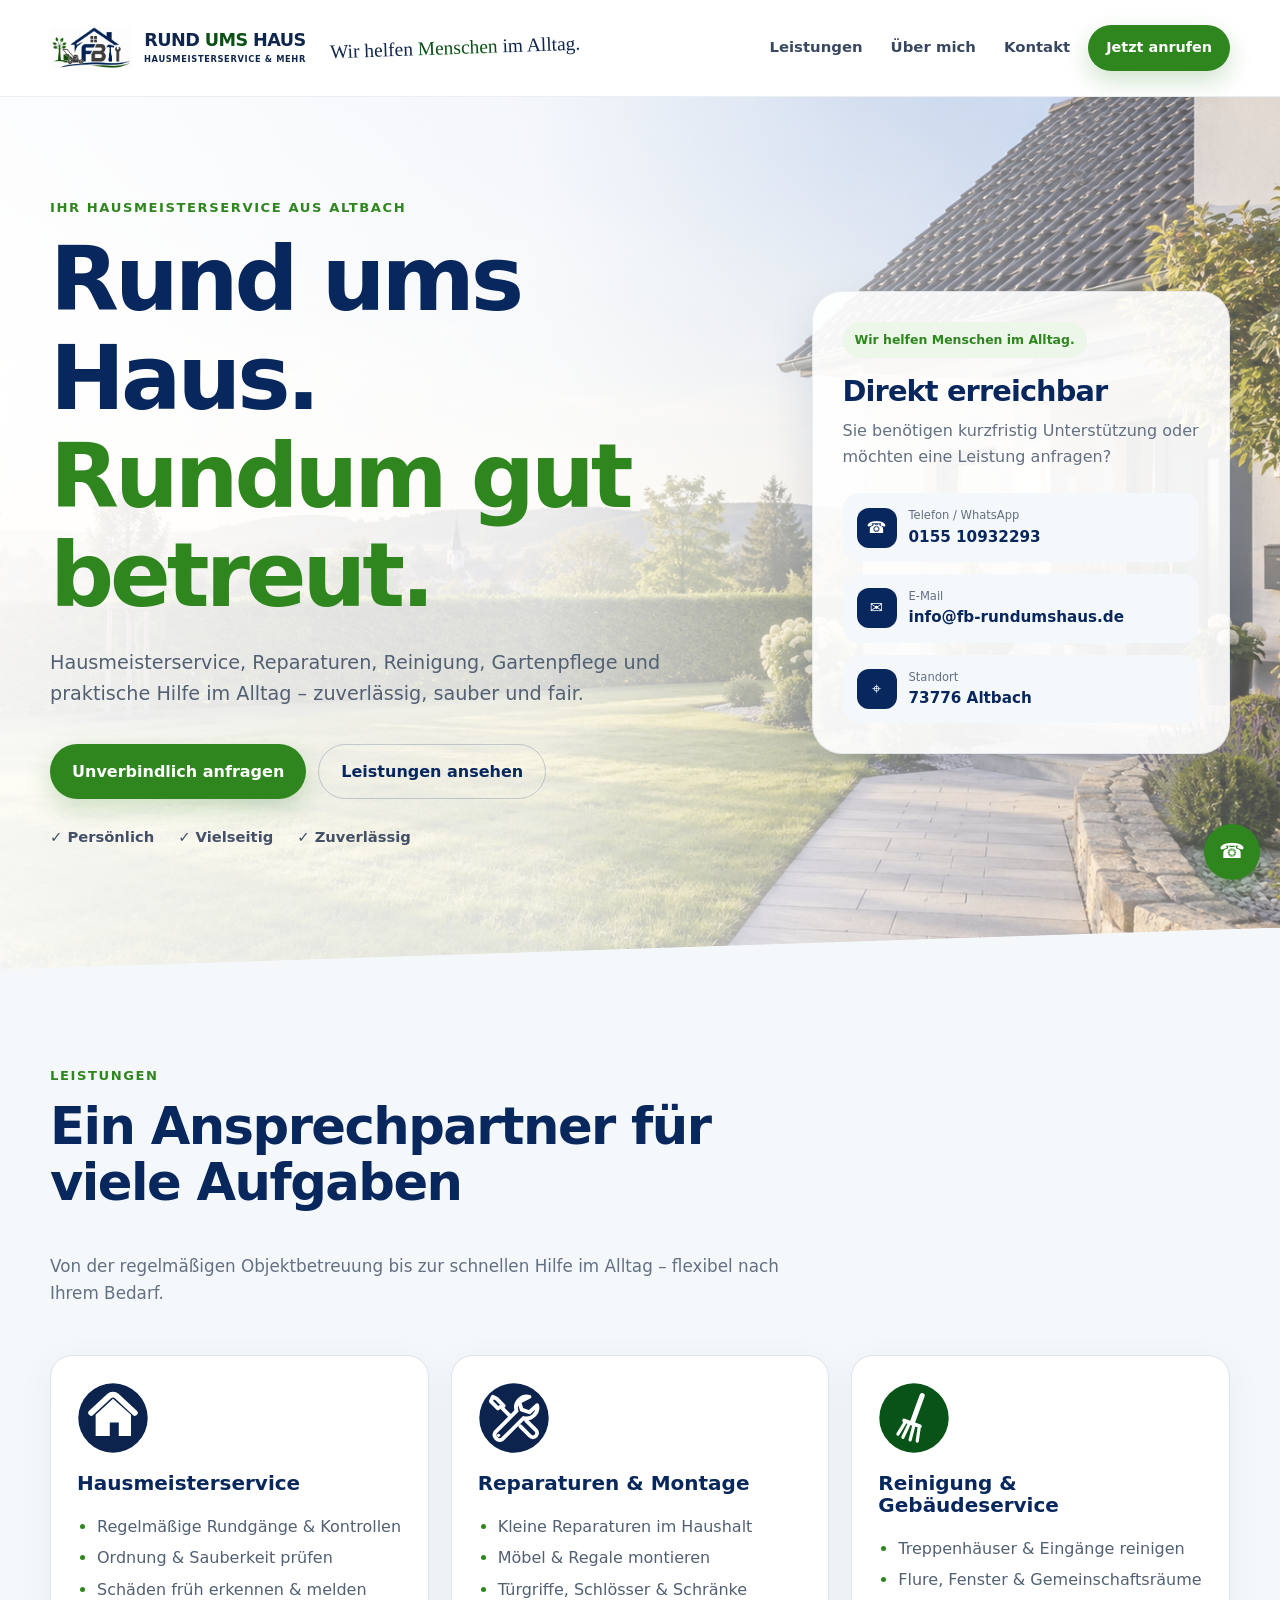
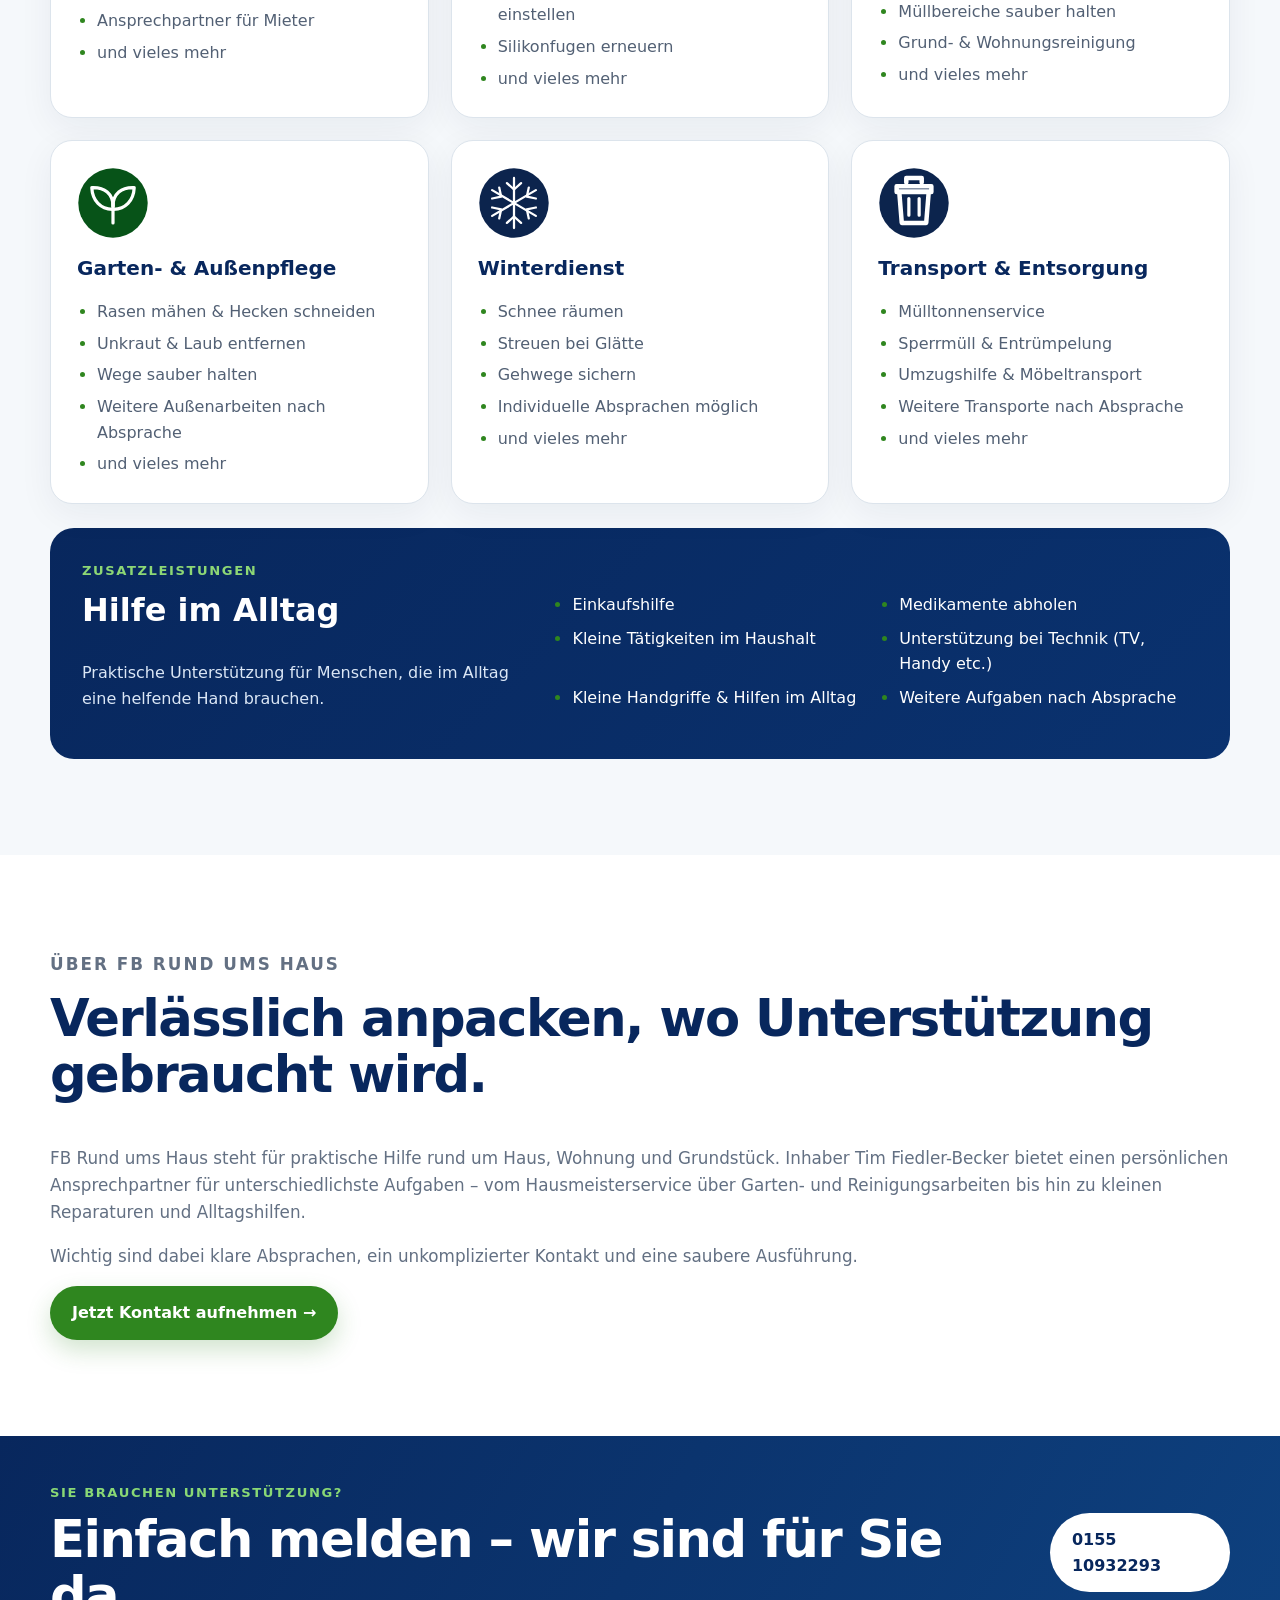
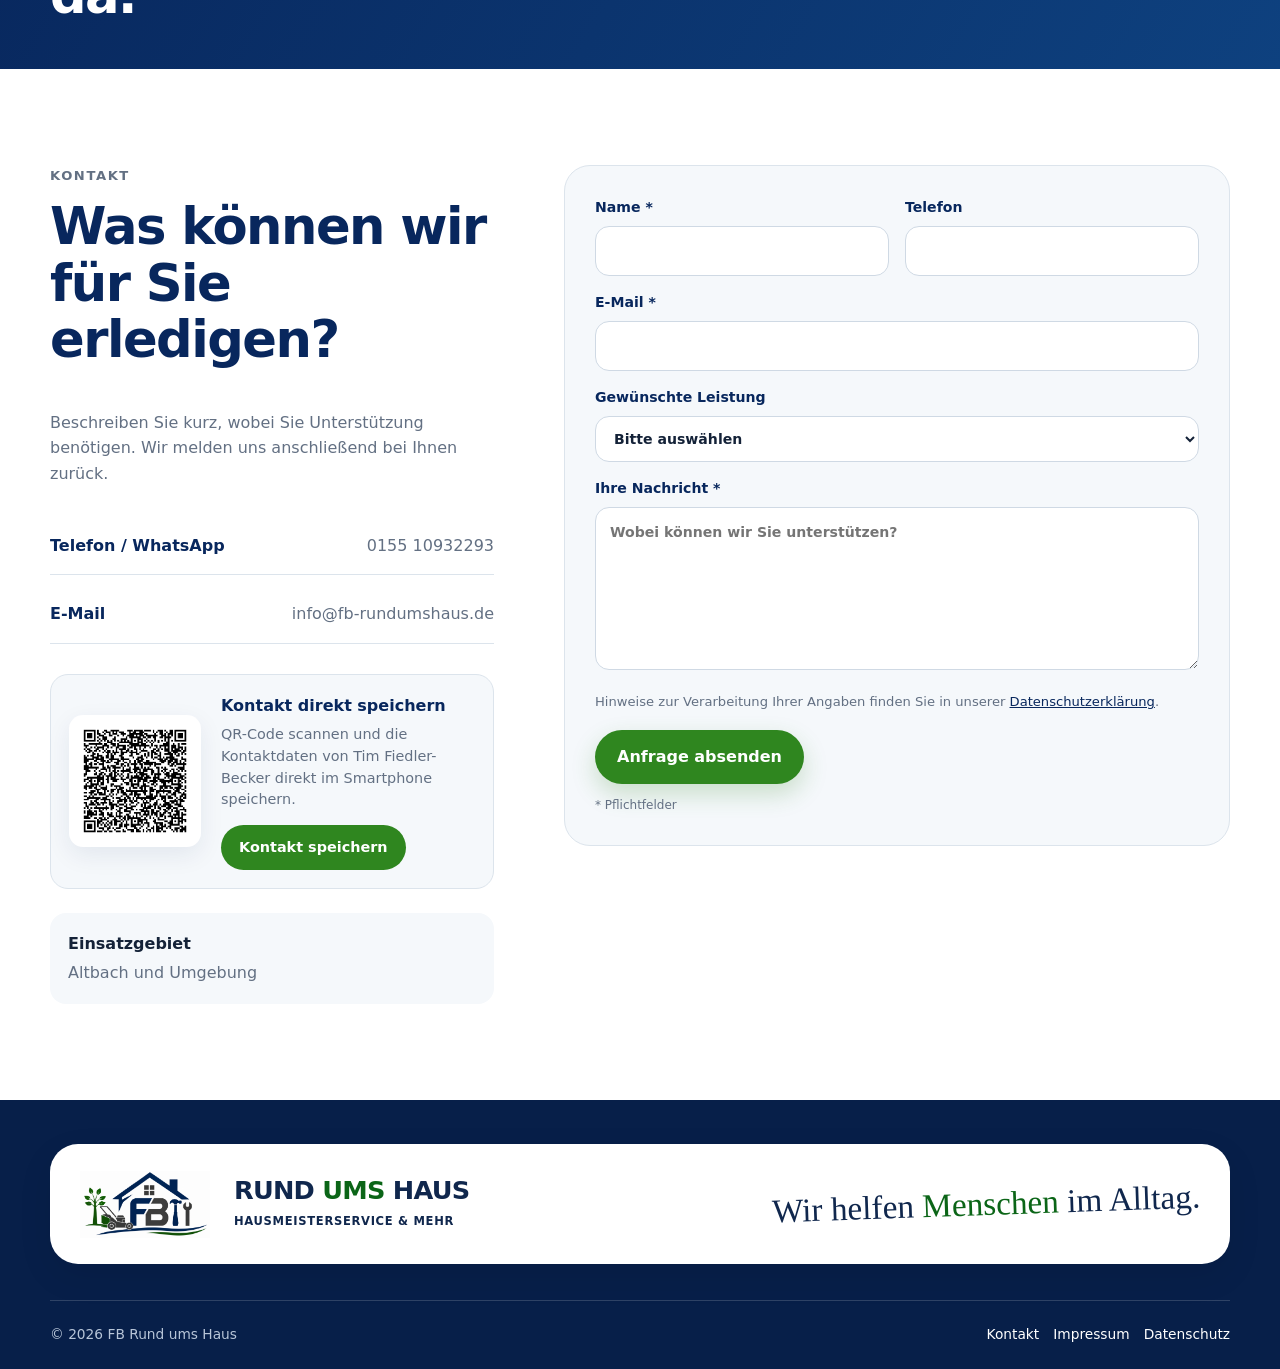
==== commit 627e68be: "Add files via upload" ====
--- a/index.html
+++ b/index.html
@@ -7,17 +7,11 @@
   <meta name="description" content="FB Rund ums Haus in Altbach: Hausmeisterservice, Reparaturen, Montage, Reinigung, Gartenpflege, Winterdienst, Transport, Entsorgung und Hilfe im Alltag. Zuverlässig, sauber und fair.">
   <meta name="robots" content="index,follow">
   <meta name="theme-color" content="#08275d">
-  <link rel="canonical" href="https://DEINE-DOMAIN.DE/">
-  <meta property="og:type" content="website">
+<meta property="og:type" content="website">
   <meta property="og:locale" content="de_DE">
   <meta property="og:title" content="FB Rund ums Haus | Hausmeisterservice & mehr">
   <meta property="og:description" content="Zuverlässig, sauber und fair – Hausmeisterservice und Unterstützung im Alltag aus Altbach.">
-  <meta property="og:url" content="https://DEINE-DOMAIN.DE/">
-  <meta property="og:image" content="https://DEINE-DOMAIN.DE/assets/images/flyer-original.jpg">
-  <link rel="preconnect" href="https://fonts.googleapis.com">
-  <link rel="preconnect" href="https://fonts.gstatic.com" crossorigin>
-  <link href="https://fonts.googleapis.com/css2?family=Caveat:wght@500;600&amp;family=Montserrat:wght@600;700;800&amp;display=swap" rel="stylesheet">
-  <link rel="stylesheet" href="css/styles.css">
+<link rel="stylesheet" href="css/styles.css">
   <style>
     .hero {
       background: linear-gradient(90deg, rgba(255,255,255,.94) 0%, rgba(255,255,255,.84) 42%, rgba(255,255,255,.48) 73%, rgba(255,255,255,.28) 100%), url("assets/images/hero-haus-garten.png") center center / cover no-repeat;
@@ -55,7 +49,7 @@
 
       <nav id="main-nav" class="main-nav" aria-label="Hauptnavigation">
         <a href="#leistungen">Leistungen</a>
-        <a href="#ueber-uns">Über uns</a>
+        <a href="#ueber-mich">Über mich</a>
         <a href="#kontakt">Kontakt</a>
       </nav>
 
@@ -210,7 +204,7 @@
       </div>
     </section>
 
-    <section class="section about" id="ueber-uns">
+    <section class="section about" id="ueber-mich">
       <div class="container about-grid about-grid-single">
 
         <div class="about-copy reveal">
@@ -251,6 +245,34 @@
           <div class="contact-details">
             <a href="tel:+4915510932293"><strong>Telefon / WhatsApp</strong><span>0155 10932293</span></a>
             <a href="mailto:info@fb-rundumshaus.de"><strong>E-Mail</strong><span>info@fb-rundumshaus.de</span></a>          </div>
+
+
+          <div class="contact-save-card">
+            <div class="contact-save-qr">
+              <img
+                src="assets/images/qr-kontakt-tim.png"
+                alt="QR-Code zum Speichern der Kontaktdaten von Tim Fiedler-Becker"
+                width="180"
+                height="180"
+                loading="lazy"
+              >
+            </div>
+
+            <div class="contact-save-copy">
+              <strong>Kontakt direkt speichern</strong>
+              <p>
+                QR-Code scannen und die Kontaktdaten von Tim Fiedler-Becker
+                direkt im Smartphone speichern.
+              </p>
+              <a
+                class="btn btn-small contact-save-btn"
+                href="tim-fiedler-becker.vcf"
+                type="text/vcard"
+              >
+                Kontakt speichern
+              </a>
+            </div>
+          </div>
 
           <div class="area-note">
             <strong>Einsatzgebiet</strong>
@@ -299,13 +321,12 @@
             Ihre Nachricht *
             <textarea name="nachricht" rows="6" required placeholder="Wobei können wir Sie unterstützen?"></textarea>
           </label>
-
-          <label class="check">
-            <input type="checkbox" required>
-            <span>Ich habe die <a href="datenschutz.html">Datenschutzerklärung</a> gelesen und stimme der Verarbeitung meiner Angaben zur Bearbeitung der Anfrage zu. *</span>
-          </label>
-
-          <button class="btn" type="submit">Anfrage absenden</button>
+          <p class="privacy-note">
+            Hinweise zur Verarbeitung Ihrer Angaben finden Sie in unserer
+            <a href="datenschutz.html">Datenschutzerklärung</a>.
+          </p>
+
+<button class="btn" type="submit">Anfrage absenden</button>
           <p class="form-note">* Pflichtfelder</p>
         </form>
       </div>
@@ -313,36 +334,24 @@
   </main>
 
   <footer class="site-footer">
-    <div class="footer-brand-band">
-      <div class="container">
-        <a class="brand footer-brand" href="#top" aria-label="FB Rund ums Haus – zurück zum Seitenanfang">
-          <img class="brand-logo" src="assets/images/fb-logo.png" alt="" width="1046" height="540" loading="lazy">
-          <span class="brand-copy">
-            <strong class="brand-name"><span>RUND</span> <span class="brand-green">UMS</span> <span>HAUS</span></strong>
-            <small class="brand-subline">HAUSMEISTERSERVICE &amp; MEHR</small>
-          </span>
-          <span class="brand-claim">Wir helfen <em>Menschen</em> im Alltag.</span>
-        </a>
-      </div>
-    </div>
-
-    <div class="container footer-subfooter">
-      <div class="footer-contact">
-        <strong>Kontakt</strong>
-        <a href="tel:+4915510932293">0155 10932293</a>
-        <a href="mailto:info@fb-rundumshaus.de">info@fb-rundumshaus.de</a>
-      </div>
-
-      <nav class="footer-links" aria-label="Footer-Navigation">
-        <a href="#kontakt">Kontakt</a>
-        <a href="impressum.html">Impressum</a>
-        <a href="datenschutz.html">Datenschutz</a>
-      </nav>
-    </div>
-
-    <div class="container footer-bottom">
-      <span>© <span id="year"></span> FB Rund ums Haus</span>
-      <span>Tim Fiedler-Becker</span>
+    <div class="container">
+      <a class="footer-brand-card" href="#top" aria-label="FB Rund ums Haus – zurück zum Seitenanfang">
+        <img class="footer-logo" src="assets/images/fb-logo.png" alt="FB Rund ums Haus" width="1046" height="540" loading="lazy">
+        <div class="footer-brand-copy">
+          <strong class="footer-brand-name">RUND <span>UMS</span> HAUS</strong>
+          <small class="footer-brand-subline">HAUSMEISTERSERVICE &amp; MEHR</small>
+        </div>
+        <div class="footer-claim">Wir helfen <span>Menschen</span> im Alltag.</div>
+      </a>
+
+      <div class="footer-bottom">
+        <span>© <span id="year"></span> FB Rund ums Haus</span>
+        <nav class="footer-links" aria-label="Footer-Navigation">
+          <a href="#kontakt">Kontakt</a>
+          <a href="impressum.html">Impressum</a>
+          <a href="datenschutz.html">Datenschutz</a>
+        </nav>
+      </div>
     </div>
   </footer>
 
--- a/css/styles.css
+++ b/css/styles.css
@@ -80,8 +80,10 @@
 .btn-ghost{background:transparent;color:var(--navy);border:1px solid rgba(8,39,93,.2);box-shadow:none}
 .btn-ghost:hover{background:#fff;color:var(--navy)}
 .btn-light{background:#fff;color:var(--navy);box-shadow:none}
-.text-link{color:var(--green);font-weight:800}
-
+.text-link { display:inline-flex;align-items:left;justify-content:center;gap:8px;
+  background:var(--green);color:#fff;border:0;border-radius:999px;padding:14px 22px;
+  font-weight:800;box-shadow:0 10px 25px rgba(47,134,31,.22);transition:.2s ease;
+}
 .hero{
   position:relative;overflow:hidden;
   background:linear-gradient(135deg,#f8fbff 0%,#fff 45%,#eef7eb 100%);
@@ -158,6 +160,73 @@
 .contact-details a,.contact-details>div{display:flex;justify-content:space-between;gap:20px;padding:16px 0;border-bottom:1px solid var(--line)}
 .contact-details strong{color:var(--navy)}
 .contact-details span{color:var(--muted);text-align:right}
+
+.contact-save-card{
+  display:grid;
+  grid-template-columns:132px minmax(0,1fr);
+  align-items:center;
+  gap:20px;
+  margin:24px 0;
+  padding:18px;
+  border:1px solid var(--line);
+  border-radius:18px;
+  background:var(--soft);
+}
+
+.contact-save-qr{
+  display:grid;
+  place-items:center;
+  padding:8px;
+  background:#fff;
+  border-radius:14px;
+  box-shadow:0 8px 24px rgba(8,39,93,.08);
+}
+
+.contact-save-qr img{
+  width:116px;
+  height:116px;
+  display:block;
+}
+
+.contact-save-copy{
+  min-width:0;
+}
+
+.contact-save-copy > strong{
+  display:block;
+  margin-bottom:6px;
+  color:var(--navy);
+  font-size:1rem;
+}
+
+.contact-save-copy p{
+  margin:0 0 14px;
+  color:var(--muted);
+  font-size:.9rem;
+  line-height:1.5;
+}
+
+.contact-save-btn{
+  width:auto;
+  box-shadow:none;
+}
+
+@media (max-width:480px){
+  .contact-save-card{
+    grid-template-columns:1fr;
+    text-align:center;
+  }
+
+  .contact-save-qr{
+    width:max-content;
+    margin-inline:auto;
+  }
+
+  .contact-save-btn{
+    width:100%;
+  }
+}
+
 .area-note{padding:18px;border-radius:16px;background:var(--soft)}
 .area-note p{margin:4px 0 0;color:var(--muted)}
 .contact-form{background:var(--soft);border:1px solid var(--line);padding:30px;border-radius:26px}
@@ -171,18 +240,9 @@
 .check input{width:auto;margin:4px 0 0}
 .check a{text-decoration:underline;color:var(--navy)}
 .form-note{font-size:.75rem;color:var(--muted);margin:12px 0 0}
+.privacy-note{font-size:.82rem;color:var(--muted);margin:6px 0 18px}
+.privacy-note a{text-decoration:underline;color:var(--navy)}
 .hidden{display:none!important}
-
-.site-footer{background:#061b40;color:#dce7f5;padding:52px 0 24px}
-.footer-grid{display:grid;grid-template-columns:1.4fr .8fr .8fr;gap:40px}
-.footer-grid>div{display:grid;align-content:start;gap:9px}
-.footer-grid strong{color:#fff}
-.footer-grid a:hover{color:#8ed26f}
-.footer-brand .brand-mark{background:#fff;color:var(--navy)}
-.footer-brand strong{color:#fff}
-.footer-brand small{color:#8ed26f}
-.site-footer p{color:#aebed1}
-.footer-bottom{border-top:1px solid rgba(255,255,255,.12);margin-top:34px;padding-top:20px;display:flex;justify-content:space-between;gap:20px;font-size:.82rem;color:#9eb0c8}
 
 .floating-contact{
   position:fixed;right:20px;bottom:20px;z-index:900;width:56px;height:56px;border-radius:50%;
@@ -239,10 +299,10 @@
 .site-header .brand { display: flex; align-items: center; gap: 12px; min-width: 0; flex-shrink: 0; }
 .site-header .brand-logo { width: 82px; height: auto; }
 .site-header .brand-copy { display: flex; flex-direction: column; align-items: center; min-width: 0; line-height: 1; white-space: nowrap; }
-.site-header .brand-name { display: block; font-family: "Montserrat", sans-serif; font-size: clamp(1.04rem, 1.38vw, 1.38rem); font-weight: 800; letter-spacing: -.035em; line-height: 1.1; color: #10274d; }
+.site-header .brand-name { display: block; font-family: ui-sans-serif, system-ui, -apple-system, BlinkMacSystemFont, "Segoe UI", sans-serif; font-size: clamp(1.04rem, 1.38vw, 1.38rem); font-weight: 800; letter-spacing: -.035em; line-height: 1.1; color: #10274d; }
 .site-header .brand-green { color: #0b5115; }
-.site-header .brand-subline { display: block; margin-top: 5px; font-family: "Montserrat", sans-serif; font-size: clamp(.48rem, .65vw, .66rem); font-weight: 700; letter-spacing: .075em; line-height: 1.2; color: #10274d; }
-.site-header .brand-claim { margin-left: 12px; font-family: "Caveat", cursive; font-size: clamp(1.08rem, 1.52vw, 1.55rem); font-weight: 500; line-height: 1; white-space: nowrap; color: #10274d; transform: rotate(-2deg); }
+.site-header .brand-subline { display: block; margin-top: 5px; font-family: ui-sans-serif, system-ui, -apple-system, BlinkMacSystemFont, "Segoe UI", sans-serif; font-size: clamp(.48rem, .65vw, .66rem); font-weight: 700; letter-spacing: .075em; line-height: 1.2; color: #10274d; }
+.site-header .brand-claim { margin-left: 12px; font-family: "Segoe Print", "Bradley Hand", "Comic Sans MS", cursive; font-size: clamp(1.08rem, 1.52vw, 1.55rem); font-weight: 500; line-height: 1; white-space: nowrap; color: #10274d; transform: rotate(-2deg); }
 .site-header .brand-claim em { font-style: normal; color: #0b5115; }
 @media (max-width: 1240px) {
   .site-header .header-inner { gap: 14px; }
@@ -262,25 +322,226 @@
   .site-header .brand-subline { font-size: clamp(.40rem, 1.65vw, .56rem); letter-spacing: .04em; }
 }
 
-/* The footer repeats the header lettering on a light surface for legibility. */
-.site-footer .footer-grid { grid-template-columns: minmax(0,1.8fr) minmax(0,.65fr) minmax(0,.65fr); gap: 24px; }
-.site-footer .footer-brand { display: flex; align-items: center; gap: 10px; width: max-content; max-width: 100%; min-width: 0; padding: 14px; border-radius: 18px; background: #fff; }
-.site-footer .footer-brand .brand-logo { width: 72px; height: auto; flex: none; }
-.site-footer .footer-brand .brand-copy { display: flex; flex-direction: column; align-items: center; line-height: 1; white-space: nowrap; }
-.site-footer .footer-brand .brand-name { display: block; font-family: "Montserrat",sans-serif; font-size: clamp(.98rem,1.2vw,1.25rem); font-weight: 800; letter-spacing: -.035em; line-height: 1.1; color: #10274d; }
-.site-footer .footer-brand .brand-green { color: #0b5115; }
-.site-footer .footer-brand .brand-subline { display: block; margin-top: 5px; font-family: "Montserrat",sans-serif; font-size: clamp(.47rem,.57vw,.62rem); font-weight: 700; letter-spacing: .06em; line-height: 1.2; color: #10274d; }
-.site-footer .footer-brand .brand-claim { margin-left: 4px; font-family: "Caveat",cursive; font-size: clamp(1rem,1.28vw,1.35rem); font-weight: 500; line-height: 1; white-space: nowrap; color: #10274d; transform: rotate(-2deg); }
-.site-footer .footer-brand .brand-claim em { font-style: normal; color: #0b5115; }
-@media (max-width: 1080px) {
-  .site-footer .footer-brand { display: grid; grid-template-columns: 72px auto; column-gap: 10px; row-gap: 2px; }
-  .site-footer .footer-brand .brand-logo { grid-row: 1 / span 2; }
-  .site-footer .footer-brand .brand-claim { grid-column: 2; margin: 0; text-align: center; transform: none; }
-}
-@media (max-width: 680px) {
-  .site-footer .footer-grid { grid-template-columns: 1fr; }
-  .site-footer .footer-brand .brand-logo { width: 60px; }
-  .site-footer .footer-brand { grid-template-columns: 60px auto; }
-  .site-footer .footer-brand .brand-name { font-size: clamp(.87rem,4vw,1.15rem); }
-  .site-footer .footer-brand .brand-subline { font-size: clamp(.41rem,1.8vw,.55rem); }
-}
+
+/* ========================================
+   FINALER FOOTER
+======================================== */
+.site-footer{
+  background:#071f49;
+  color:#dce7f5;
+  padding:44px 0 24px;
+}
+.footer-brand-card{
+  width: 100%;
+  min-height:120px;
+  margin:0 auto 36px;
+  padding:20px 30px;
+  display:grid;
+  grid-template-columns:130px auto 1fr;
+  align-items:center;
+  gap:24px;
+  background:#fff;
+  border-radius:28px;
+  text-decoration:none;
+  box-shadow:0 12px 35px rgba(0,0,0,.08);
+}
+.footer-logo{
+  width:130px;
+  height:auto;
+  display:block;
+  object-fit:contain;
+}
+.footer-brand-copy{
+  display:flex;
+  flex-direction:column;
+  justify-content:center;
+  white-space:nowrap;
+}
+.footer-brand-name{
+  font-family:ui-sans-serif,system-ui,-apple-system,BlinkMacSystemFont,"Segoe UI",sans-serif;
+  font-size:clamp(1.45rem,2vw,2rem);
+  font-weight:800;
+  line-height:1.05;
+  letter-spacing:-.03em;
+  color:#10274d;
+}
+.footer-brand-name span{color:#0b6517}
+.footer-brand-subline{
+  margin-top:8px;
+  font-family:ui-sans-serif,system-ui,-apple-system,BlinkMacSystemFont,"Segoe UI",sans-serif;
+  font-size:clamp(.65rem,.9vw,.85rem);
+  font-weight:700;
+  letter-spacing:.06em;
+  color:#10274d;
+}
+.footer-claim{
+  justify-self:end;
+  font-family:"Segoe Print","Bradley Hand","Comic Sans MS",cursive;
+  font-size:clamp(1.55rem,2.6vw,2.4rem);
+  font-weight:500;
+  line-height:1;
+  color:#10274d;
+  white-space:nowrap;
+  transform:rotate(-2deg);
+}
+.footer-claim span{color:#0b6517}
+.site-footer .footer-bottom{
+  margin:0;
+  padding-top:22px;
+  border-top:1px solid rgba(255,255,255,.16);
+  display:flex;
+  align-items:center;
+  justify-content:space-between;
+  gap:24px;
+  font-size:.86rem;
+  color:#b7c5d8;
+}
+.footer-links{
+  display:flex;
+  align-items:center;
+  gap:14px;
+}
+.footer-links a{
+  color:#fff;
+  text-decoration:none;
+  transition:color .2s ease;
+}
+.footer-links a:hover{color:#8ed26f}
+
+@media (max-width:900px){
+  .footer-brand-card{grid-template-columns:100px 1fr}
+  .footer-logo{width:100px}
+  .footer-claim{
+    grid-column:1 / -1;
+    justify-self:center;
+    margin-top:4px;
+    white-space:normal;
+    text-align:center;
+    transform:none;
+  }
+}
+@media (max-width:600px){
+  .site-footer{padding:30px 0 20px}
+  .footer-brand-card{
+    width:100%;
+    padding:20px;
+    grid-template-columns:75px 1fr;
+    gap:14px;
+    border-radius:22px;
+  }
+  .footer-logo{width:75px}
+  .footer-brand-name{font-size:clamp(1rem,5vw,1.4rem)}
+  .footer-brand-subline{font-size:clamp(.48rem,2.5vw,.65rem)}
+  .footer-claim{grid-column:1 / -1;font-size:1.55rem}
+  .site-footer .footer-bottom{
+    flex-direction:column;
+    align-items:flex-start;
+    gap:14px;
+  }
+  .footer-links{flex-wrap:wrap;gap:10px 16px}
+}
+
+/* Über-mich-Bereich über die komplette Breite */
+#ueber-mich .about-grid.about-grid-single {
+  display: block !important;
+}
+
+#ueber-mich .about-copy {
+  width: 100% !important;
+  max-width: none !important;
+}
+
+#ueber-mich .about-copy > * {
+  width: 100%;
+  max-width: none !important;
+}
+#ueber-mich .about-copy {
+  text-align: left;
+}
+
+#ueber-mich .text-link {
+  width: auto !important;
+  display: inline-flex !important;
+  margin-right: auto;
+}
+
+/* Legal pages: same visual brand as homepage, without external font services */
+.simple-topbar .brand{
+  display:inline-flex;
+  align-items:center;
+  gap:12px;
+  min-width:0;
+}
+.simple-topbar .brand-logo{
+  display:block;
+  width:82px;
+  height:auto;
+  flex:none;
+}
+.simple-topbar .brand-copy{
+  display:flex;
+  flex-direction:column;
+  align-items:center;
+  min-width:0;
+  line-height:1;
+  white-space:nowrap;
+}
+.simple-topbar .brand-name{
+  display:block;
+  font-family:ui-sans-serif,system-ui,-apple-system,BlinkMacSystemFont,"Segoe UI",sans-serif;
+  font-size:clamp(1.04rem,1.38vw,1.38rem);
+  font-weight:800;
+  letter-spacing:-.035em;
+  line-height:1.1;
+  color:#10274d;
+}
+.simple-topbar .brand-green{color:#0b5115}
+.simple-topbar .brand-subline{
+  display:block;
+  margin-top:5px;
+  font-family:ui-sans-serif,system-ui,-apple-system,BlinkMacSystemFont,"Segoe UI",sans-serif;
+  font-size:clamp(.48rem,.65vw,.66rem);
+  font-weight:700;
+  letter-spacing:.075em;
+  line-height:1.2;
+  color:#10274d;
+}
+.simple-topbar .brand-claim{
+  margin-left:12px;
+  font-family:"Segoe Print","Bradley Hand","Comic Sans MS",cursive;
+  font-size:clamp(1.08rem,1.52vw,1.55rem);
+  font-weight:500;
+  line-height:1;
+  white-space:nowrap;
+  color:#10274d;
+  transform:rotate(-2deg);
+}
+.simple-topbar .brand-claim em{
+  font-style:normal;
+  color:#0b5115;
+}
+@media (max-width:760px){
+  .simple-topbar .brand{
+    display:grid;
+    grid-template-columns:56px auto;
+    column-gap:8px;
+    row-gap:0;
+  }
+  .simple-topbar .brand-logo{
+    width:56px;
+    grid-row:1 / span 2;
+  }
+  .simple-topbar .brand-name{
+    font-size:clamp(.85rem,3.15vw,1.15rem);
+  }
+  .simple-topbar .brand-subline{
+    font-size:clamp(.40rem,1.65vw,.56rem);
+    letter-spacing:.04em;
+  }
+  .simple-topbar .brand-claim{
+    grid-column:2;
+    margin:0;
+    font-size:.98rem;
+    transform:none;
+  }
+}
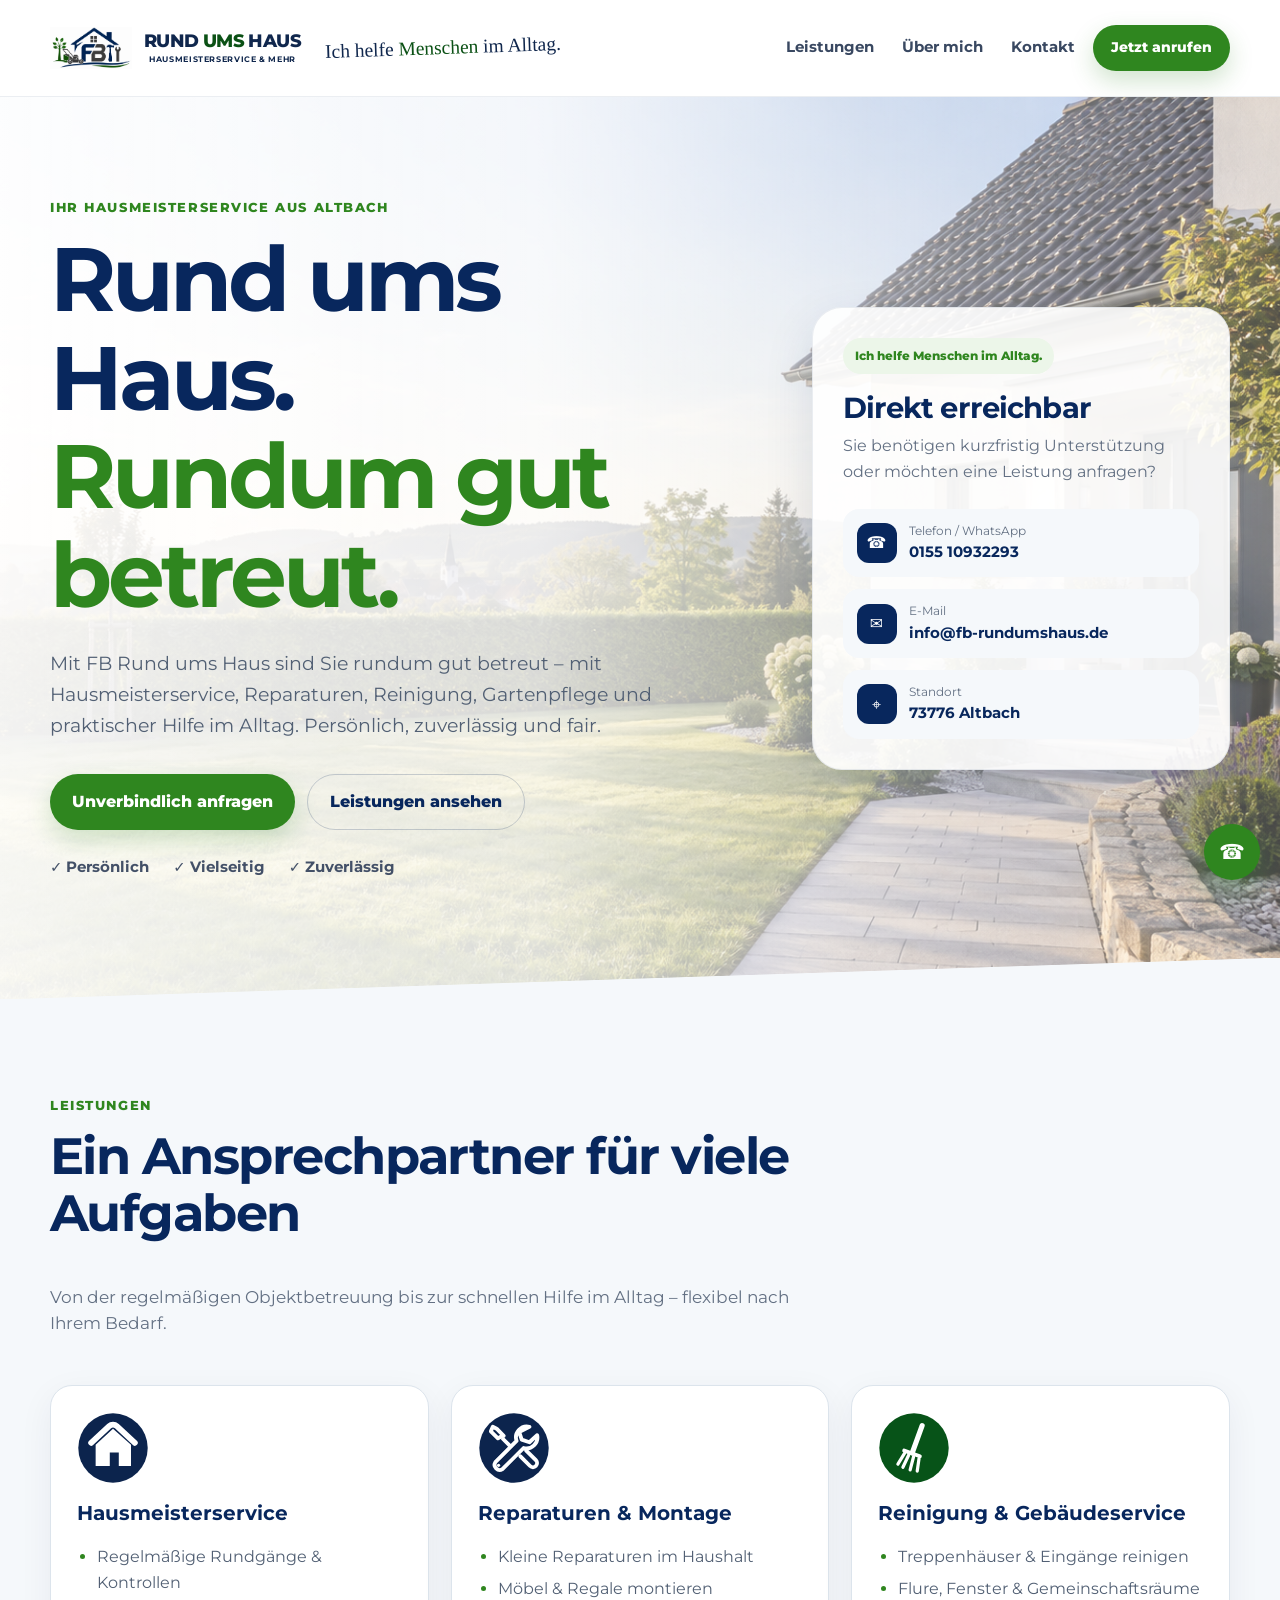
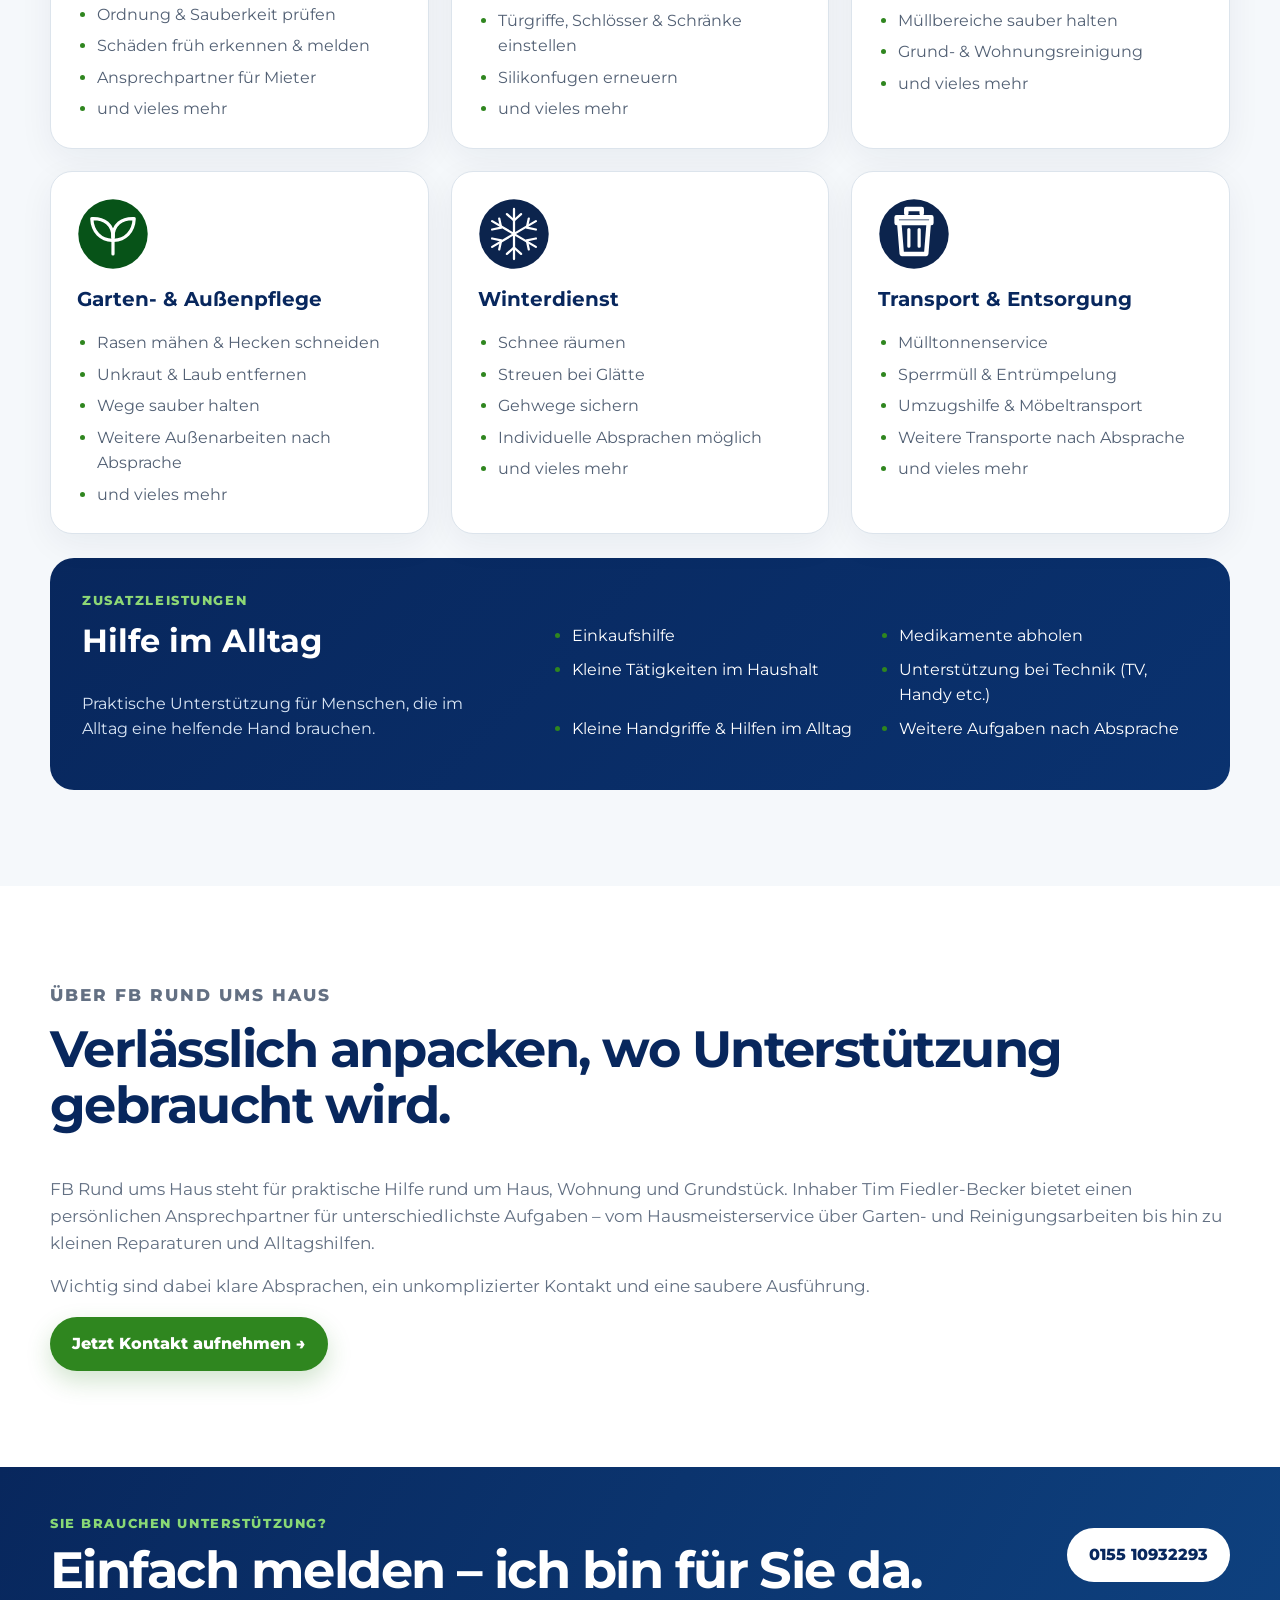
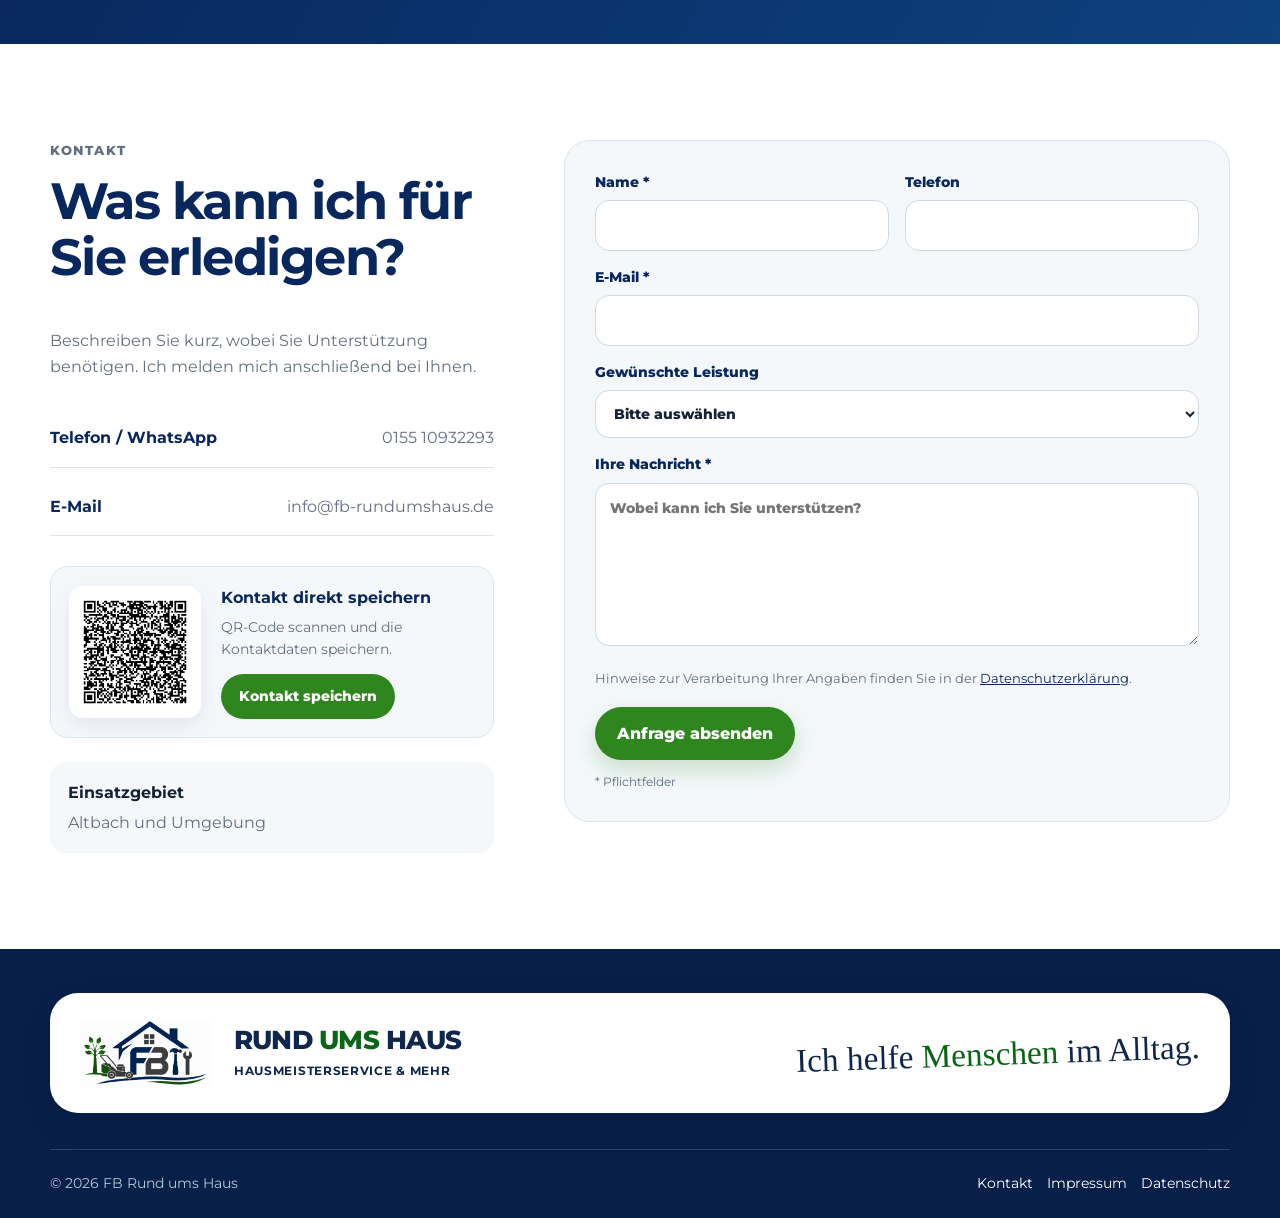
==== commit f8f605a4: "Add files via upload" ====
--- a/index.html
+++ b/index.html
@@ -4,14 +4,32 @@
   <meta charset="utf-8">
   <meta name="viewport" content="width=device-width, initial-scale=1">
   <title>FB Rund ums Haus | Hausmeisterservice & mehr in Altbach</title>
-  <meta name="description" content="FB Rund ums Haus in Altbach: Hausmeisterservice, Reparaturen, Montage, Reinigung, Gartenpflege, Winterdienst, Transport, Entsorgung und Hilfe im Alltag. Zuverlässig, sauber und fair.">
-  <meta name="robots" content="index,follow">
+  <meta name="description" content="FB Rund ums Haus in Altbach: Hausmeisterservice, Reparaturen, Reinigung, Gartenpflege und Hilfe im Alltag – persönlich, zuverlässig und fair.">
+  <meta name="robots" content="noindex,follow">
   <meta name="theme-color" content="#08275d">
+  <link rel="canonical" href="https://fb-rundumshaus.de/">
 <meta property="og:type" content="website">
   <meta property="og:locale" content="de_DE">
   <meta property="og:title" content="FB Rund ums Haus | Hausmeisterservice & mehr">
-  <meta property="og:description" content="Zuverlässig, sauber und fair – Hausmeisterservice und Unterstützung im Alltag aus Altbach.">
-<link rel="stylesheet" href="css/styles.css">
+  <meta property="og:description" content="Hausmeisterservice, Reparaturen, Reinigung, Gartenpflege und Hilfe im Alltag in Altbach – persönlich, zuverlässig und fair.">
+  <meta property="og:url" content="https://fb-rundumshaus.de/">
+  <meta property="og:image" content="https://fb-rundumshaus.de/assets/images/hero-haus-garten.png">
+  <meta property="og:image:width" content="1672">
+  <meta property="og:image:height" content="941">
+  <meta property="og:image:alt" content="FB Rund ums Haus – Hausmeisterservice in Altbach">
+  <meta name="twitter:card" content="summary_large_image">
+  <meta name="twitter:title" content="FB Rund ums Haus | Hausmeisterservice & mehr">
+  <meta name="twitter:description" content="Hausmeisterservice, Reparaturen, Reinigung, Gartenpflege und Hilfe im Alltag in Altbach – persönlich, zuverlässig und fair.">
+  <meta name="twitter:image" content="https://fb-rundumshaus.de/assets/images/hero-haus-garten.png">
+  <link rel="preconnect" href="https://fonts.googleapis.com">
+  <link rel="preconnect" href="https://fonts.gstatic.com" crossorigin>
+  <link href="https://fonts.googleapis.com/css2?family=Montserrat:wght@400;500;600;700;800;900&amp;display=swap" rel="stylesheet">
+
+  <link rel="icon" href="/favicon.ico" sizes="any">
+  <link rel="icon" type="image/png" href="/assets/images/favicon-32.png" sizes="32x32">
+  <link rel="apple-touch-icon" href="/assets/images/apple-touch-icon.png">
+
+  <link rel="stylesheet" href="css/styles.css">
   <style>
     .hero {
       background: linear-gradient(90deg, rgba(255,255,255,.94) 0%, rgba(255,255,255,.84) 42%, rgba(255,255,255,.48) 73%, rgba(255,255,255,.28) 100%), url("assets/images/hero-haus-garten.png") center center / cover no-repeat;
@@ -27,6 +45,25 @@
     .footer-brand .brand-logo { width: 82px; }
     @media (max-width: 480px) { .brand-logo, .footer-brand .brand-logo { width: 64px; } }
   </style>
+
+  <script type="application/ld+json">
+  {
+    "@context": "https://schema.org",
+    "@type": "LocalBusiness",
+    "name": "FB Rund ums Haus",
+    "url": "https://fb-rundumshaus.de/",
+    "telephone": "+49 155 10932293",
+    "email": "info@fb-rundumshaus.de",
+    "address": {
+      "@type": "PostalAddress",
+      "streetAddress": "Hartweg 11",
+      "postalCode": "73776",
+      "addressLocality": "Altbach",
+      "addressCountry": "DE"
+    },
+    "areaServed": "Altbach und Umgebung"
+  }
+  </script>
 </head>
 <body>
   <a class="skip-link" href="#main">Zum Inhalt springen</a>
@@ -39,7 +76,7 @@
           <strong class="brand-name"><span>RUND</span> <span class="brand-green">UMS</span> <span>HAUS</span></strong>
           <small class="brand-subline">HAUSMEISTERSERVICE &amp; MEHR</small>
         </span>
-        <span class="brand-claim">Wir helfen <em>Menschen</em> im Alltag.</span>
+        <span class="brand-claim">Ich helfe <em>Menschen</em> im Alltag.</span>
       </a>
 
       <button class="menu-toggle" type="button" aria-expanded="false" aria-controls="main-nav">
@@ -66,14 +103,14 @@
           <p class="eyebrow">Ihr Hausmeisterservice aus Altbach</p>
           <h1>Rund ums Haus.<br><span>Rundum gut betreut.</span></h1>
           <p class="hero-text">
-            Hausmeisterservice, Reparaturen, Reinigung, Gartenpflege und praktische Hilfe im Alltag –
-            zuverlässig, sauber und fair.
+            Mit FB Rund ums Haus sind Sie rundum gut betreut – mit Hausmeisterservice, Reparaturen,
+            Reinigung, Gartenpflege und praktischer Hilfe im Alltag. Persönlich, zuverlässig und fair.
           </p>
           <div class="hero-actions">
             <a class="btn" href="#kontakt">Unverbindlich anfragen</a>
             <a class="btn btn-ghost" href="#leistungen">Leistungen ansehen</a>
           </div>
-          <div class="trust-row" aria-label="Unsere Stärken">
+          <div class="trust-row" aria-label="Meine Stärken">
             <span>✓ Persönlich</span>
             <span>✓ Vielseitig</span>
             <span>✓ Zuverlässig</span>
@@ -81,7 +118,7 @@
         </div>
 
         <aside class="hero-card reveal" aria-label="Schnellkontakt">
-          <div class="hero-card-badge">Wir helfen Menschen im Alltag.</div>
+          <div class="hero-card-badge">Ich helfe Menschen im Alltag.</div>
           <h2>Direkt erreichbar</h2>
           <p>Sie benötigen kurzfristig Unterstützung oder möchten eine Leistung anfragen?</p>
 
@@ -227,7 +264,7 @@
       <div class="container cta-band-inner reveal">
         <div>
           <p class="eyebrow">Sie brauchen Unterstützung?</p>
-          <h2>Einfach melden – wir sind für Sie da.</h2>
+          <h2>Einfach melden – ich bin für Sie da.</h2>
         </div>
         <a class="btn btn-light" href="tel:+4915510932293">0155 10932293</a>
       </div>
@@ -237,9 +274,9 @@
       <div class="container contact-grid">
         <div class="contact-copy reveal">
           <p class="eyebrow">Kontakt</p>
-          <h2>Was können wir für Sie erledigen?</h2>
+          <h2>Was kann ich für Sie erledigen?</h2>
           <p>
-            Beschreiben Sie kurz, wobei Sie Unterstützung benötigen. Wir melden uns anschließend bei Ihnen zurück.
+            Beschreiben Sie kurz, wobei Sie Unterstützung benötigen. Ich melden mich anschließend bei Ihnen.
           </p>
 
           <div class="contact-details">
@@ -261,8 +298,7 @@
             <div class="contact-save-copy">
               <strong>Kontakt direkt speichern</strong>
               <p>
-                QR-Code scannen und die Kontaktdaten von Tim Fiedler-Becker
-                direkt im Smartphone speichern.
+                QR-Code scannen und die Kontaktdaten speichern.
               </p>
               <a
                 class="btn btn-small contact-save-btn"
@@ -319,10 +355,10 @@
 
           <label>
             Ihre Nachricht *
-            <textarea name="nachricht" rows="6" required placeholder="Wobei können wir Sie unterstützen?"></textarea>
+            <textarea name="nachricht" rows="6" required placeholder="Wobei kann ich Sie unterstützen?"></textarea>
           </label>
           <p class="privacy-note">
-            Hinweise zur Verarbeitung Ihrer Angaben finden Sie in unserer
+            Hinweise zur Verarbeitung Ihrer Angaben finden Sie in der
             <a href="datenschutz.html">Datenschutzerklärung</a>.
           </p>
 
@@ -341,7 +377,7 @@
           <strong class="footer-brand-name">RUND <span>UMS</span> HAUS</strong>
           <small class="footer-brand-subline">HAUSMEISTERSERVICE &amp; MEHR</small>
         </div>
-        <div class="footer-claim">Wir helfen <span>Menschen</span> im Alltag.</div>
+        <div class="footer-claim">Ich helfe <span>Menschen</span> im Alltag.</div>
       </a>
 
       <div class="footer-bottom">
--- a/css/styles.css
+++ b/css/styles.css
@@ -1,547 +1,552 @@
-:root{
-  --navy:#08275d;
-  --navy-2:#0d356f;
-  --green:#2f861f;
-  --green-2:#64a844;
-  --ink:#142238;
-  --muted:#637083;
-  --line:#dce4ec;
-  --soft:#f5f8fb;
-  --white:#ffffff;
-  --shadow:0 18px 50px rgba(8,39,93,.12);
-  --radius:24px;
-  --container:1180px;
-}
-
-*{box-sizing:border-box}
-html{scroll-behavior:smooth}
-body{
-  margin:0;
-  font-family:Inter,ui-sans-serif,system-ui,-apple-system,BlinkMacSystemFont,"Segoe UI",sans-serif;
-  color:var(--ink);
-  background:#fff;
-  line-height:1.6;
-}
-img{max-width:100%;display:block}
-a{color:inherit;text-decoration:none}
-button,input,textarea,select{font:inherit}
-.container{width:min(calc(100% - 40px),var(--container));margin-inline:auto}
-.section{padding:96px 0}
-.section-light{background:var(--soft)}
-.eyebrow{
-  margin:0 0 12px;
-  color:var(--green);
-  font-size:.82rem;
-  font-weight:800;
-  letter-spacing:.12em;
-  text-transform:uppercase;
-}
-h1,h2,h3{margin-top:0;line-height:1.1;color:var(--navy)}
-h1{font-size:clamp(2.7rem,7vw,5.8rem);letter-spacing:-.045em;margin-bottom:24px}
-h1 span{color:var(--green)}
-h2{font-size:clamp(2rem,4vw,3.4rem);letter-spacing:-.03em}
-h3{font-size:1.25rem}
-p{margin-top:0}
-.sr-only{
-  position:absolute!important;width:1px!important;height:1px!important;padding:0!important;margin:-1px!important;
-  overflow:hidden!important;clip:rect(0,0,0,0)!important;white-space:nowrap!important;border:0!important
-}
-.skip-link{position:absolute;left:-9999px}
-.skip-link:focus{left:16px;top:16px;background:#fff;padding:10px 14px;z-index:9999;border-radius:8px}
-
-.site-header{
-  position:sticky;top:0;z-index:1000;
-  background:rgba(255,255,255,.94);
-  backdrop-filter:blur(16px);
-  border-bottom:1px solid rgba(8,39,93,.08)
-}
-.header-inner{height:82px;display:flex;align-items:center;gap:26px}
-.brand{display:flex;align-items:center;gap:12px;min-width:max-content}
-.brand-mark{
-  width:44px;height:44px;border-radius:14px;background:linear-gradient(145deg,var(--navy),var(--navy-2));
-  color:#fff;display:grid;place-items:center;box-shadow:0 8px 24px rgba(8,39,93,.2)
-}
-.brand-mark svg{width:28px;height:28px}
-.brand strong{display:block;color:var(--navy);font-size:1rem}
-.brand small{display:block;color:var(--green);font-size:.72rem;font-weight:700}
-.main-nav{margin-left:auto;display:flex;gap:28px;align-items:center}
-.main-nav a{font-size:.93rem;font-weight:700;color:#394861}
-.main-nav a:hover{color:var(--green)}
-.menu-toggle{display:none;border:0;background:none;padding:8px}
-.menu-toggle span:not(.sr-only){display:block;width:25px;height:2px;background:var(--navy);margin:5px 0}
-
-.btn{
-  display:inline-flex;align-items:center;justify-content:center;gap:8px;
-  background:var(--green);color:#fff;border:0;border-radius:999px;padding:14px 22px;
-  font-weight:800;box-shadow:0 10px 25px rgba(47,134,31,.22);transition:.2s ease;
-}
-.btn:hover{transform:translateY(-2px);background:#26731a}
-.btn-small{padding:11px 18px;font-size:.9rem}
-.btn-ghost{background:transparent;color:var(--navy);border:1px solid rgba(8,39,93,.2);box-shadow:none}
-.btn-ghost:hover{background:#fff;color:var(--navy)}
-.btn-light{background:#fff;color:var(--navy);box-shadow:none}
-.text-link { display:inline-flex;align-items:left;justify-content:center;gap:8px;
-  background:var(--green);color:#fff;border:0;border-radius:999px;padding:14px 22px;
-  font-weight:800;box-shadow:0 10px 25px rgba(47,134,31,.22);transition:.2s ease;
-}
-.hero{
-  position:relative;overflow:hidden;
-  background:linear-gradient(135deg,#f8fbff 0%,#fff 45%,#eef7eb 100%);
-  padding:100px 0 120px
-}
-.hero-grid{display:grid;grid-template-columns:1.25fr .75fr;gap:64px;align-items:center;position:relative;z-index:2}
-.hero-text{font-size:1.2rem;color:#526074;max-width:740px}
-.hero-actions{display:flex;gap:12px;flex-wrap:wrap;margin:34px 0 26px}
-.trust-row{display:flex;flex-wrap:wrap;gap:14px 24px;color:#435067;font-weight:700;font-size:.92rem}
-.hero-card{
-  background:rgba(255,255,255,.9);border:1px solid rgba(8,39,93,.08);border-radius:30px;padding:30px;
-  box-shadow:var(--shadow)
-}
-.hero-card-badge{display:inline-block;background:#ecf6e9;color:var(--green);padding:8px 12px;border-radius:999px;font-size:.78rem;font-weight:800;margin-bottom:18px}
-.hero-card h2{font-size:1.8rem;margin-bottom:10px}
-.hero-card p{color:var(--muted)}
-.contact-quick{display:grid;gap:12px;margin-top:24px}
-.contact-quick a,.contact-quick>div{
-  display:flex;align-items:center;gap:12px;padding:13px 14px;background:var(--soft);border-radius:16px
-}
-.contact-quick small{display:block;color:var(--muted);font-size:.72rem}
-.contact-quick strong{display:block;color:var(--navy);font-size:.95rem}
-.icon-circle{width:40px;height:40px;border-radius:12px;background:var(--navy);color:#fff;display:grid;place-items:center}
-.hero-glow{position:absolute;border-radius:50%;filter:blur(2px);opacity:.35}
-.hero-glow-one{width:500px;height:500px;background:#d9ead3;right:-180px;top:-160px}
-.hero-glow-two{width:360px;height:360px;background:#dbe5f2;left:-180px;bottom:-180px}
-.wave{position:absolute;left:0;right:0;bottom:-1px;height:42px;background:linear-gradient(to bottom right,transparent 49%,var(--soft) 50%)}
-
-.section-head{max-width:760px;margin-bottom:48px}
-.section-head p:last-child{color:var(--muted);font-size:1.05rem}
-.service-grid{display:grid;grid-template-columns:repeat(3,1fr);gap:22px}
-.service-card{
-  background:#fff;border:1px solid var(--line);border-radius:22px;padding:26px;box-shadow:0 10px 35px rgba(16,41,75,.06);
-  transition:.2s ease
-}
-.service-card:hover{transform:translateY(-4px);box-shadow:var(--shadow)}
-.service-icon{width:52px;height:52px;border-radius:16px;background:linear-gradient(145deg,var(--navy),var(--navy-2));color:#fff;display:grid;place-items:center;font-size:1.4rem;margin-bottom:18px}
-.service-card ul,.everyday-list{padding-left:20px;margin-bottom:0;color:#526074}
-.service-card li+li{margin-top:6px}
-.service-card li::marker,.everyday-list li::marker{color:var(--green)}
-.everyday-card{
-  margin-top:24px;border-radius:24px;padding:32px;background:linear-gradient(135deg,var(--navy),#0a326f);color:#fff;
-  display:grid;grid-template-columns:.8fr 1.2fr;gap:40px;align-items:center
-}
-.everyday-card h3{color:#fff;font-size:2rem}
-.everyday-card p{color:#dbe7f6}
-.everyday-card .eyebrow{color:#8dd775}
-.everyday-list{display:grid;grid-template-columns:1fr 1fr;gap:8px 28px;color:#fff}
-
-.about{background:#fff}
-.about-grid{display:grid;grid-template-columns:1fr 1fr;gap:76px;align-items:center}
-.about-visual{display:grid;grid-template-columns:1fr 1fr;gap:14px}
-.about-panel{min-height:180px;border-radius:24px;padding:24px;background:var(--soft);display:flex;flex-direction:column;justify-content:space-between}
-.about-panel.accent{background:linear-gradient(145deg,#edf6e9,#e4f1df)}
-.about-number{font-size:.8rem;color:var(--green);font-weight:900;letter-spacing:.1em}
-.about-panel p{font-size:1.35rem;font-weight:800;color:var(--navy);margin:0}
-.about-copy p{color:var(--muted);font-size:1.05rem}
-
-.benefit-grid{display:grid;grid-template-columns:repeat(4,1fr);gap:18px}
-.benefit{background:#fff;border:1px solid var(--line);border-radius:20px;padding:24px}
-.benefit>span{display:inline-grid;place-items:center;width:40px;height:40px;border-radius:12px;background:#eef6eb;color:var(--green);font-weight:900;margin-bottom:18px}
-.benefit p{color:var(--muted);margin-bottom:0}
-.benefit em{font-size:.85rem}
-
-.cta-band{background:linear-gradient(120deg,var(--navy),#0e417f);padding:46px 0}
-.cta-band-inner{display:flex;align-items:center;justify-content:space-between;gap:28px}
-.cta-band h2{color:#fff;margin:0}
-.cta-band .eyebrow{color:#89d875;margin-bottom:8px}
-
-.contact-section{background:#fff}
-.contact-grid{display:grid;grid-template-columns:.8fr 1.2fr;gap:70px;align-items:start}
-.contact-copy>p{color:var(--muted)}
-.contact-details{display:grid;gap:10px;margin:30px 0}
-.contact-details a,.contact-details>div{display:flex;justify-content:space-between;gap:20px;padding:16px 0;border-bottom:1px solid var(--line)}
-.contact-details strong{color:var(--navy)}
-.contact-details span{color:var(--muted);text-align:right}
-
-.contact-save-card{
-  display:grid;
-  grid-template-columns:132px minmax(0,1fr);
-  align-items:center;
-  gap:20px;
-  margin:24px 0;
-  padding:18px;
-  border:1px solid var(--line);
-  border-radius:18px;
-  background:var(--soft);
-}
-
-.contact-save-qr{
-  display:grid;
-  place-items:center;
-  padding:8px;
-  background:#fff;
-  border-radius:14px;
-  box-shadow:0 8px 24px rgba(8,39,93,.08);
-}
-
-.contact-save-qr img{
-  width:116px;
-  height:116px;
-  display:block;
-}
-
-.contact-save-copy{
-  min-width:0;
-}
-
-.contact-save-copy > strong{
-  display:block;
-  margin-bottom:6px;
-  color:var(--navy);
-  font-size:1rem;
-}
-
-.contact-save-copy p{
-  margin:0 0 14px;
-  color:var(--muted);
-  font-size:.9rem;
-  line-height:1.5;
-}
-
-.contact-save-btn{
-  width:auto;
-  box-shadow:none;
-}
-
-@media (max-width:480px){
-  .contact-save-card{
-    grid-template-columns:1fr;
-    text-align:center;
-  }
-
-  .contact-save-qr{
-    width:max-content;
-    margin-inline:auto;
-  }
-
-  .contact-save-btn{
-    width:100%;
-  }
-}
-
-.area-note{padding:18px;border-radius:16px;background:var(--soft)}
-.area-note p{margin:4px 0 0;color:var(--muted)}
-.contact-form{background:var(--soft);border:1px solid var(--line);padding:30px;border-radius:26px}
-.field-row{display:grid;grid-template-columns:1fr 1fr;gap:16px}
-.contact-form label{display:block;font-size:.88rem;font-weight:800;color:var(--navy);margin-bottom:15px}
-.contact-form input,.contact-form select,.contact-form textarea{
-  width:100%;margin-top:7px;border:1px solid #cfd9e4;border-radius:14px;background:#fff;padding:13px 14px;color:var(--ink);outline:none
-}
-.contact-form input:focus,.contact-form select:focus,.contact-form textarea:focus{border-color:var(--green);box-shadow:0 0 0 3px rgba(47,134,31,.1)}
-.check{display:flex!important;gap:10px;align-items:flex-start;font-weight:500!important;color:var(--muted)!important}
-.check input{width:auto;margin:4px 0 0}
-.check a{text-decoration:underline;color:var(--navy)}
-.form-note{font-size:.75rem;color:var(--muted);margin:12px 0 0}
-.privacy-note{font-size:.82rem;color:var(--muted);margin:6px 0 18px}
-.privacy-note a{text-decoration:underline;color:var(--navy)}
-.hidden{display:none!important}
-
-.floating-contact{
-  position:fixed;right:20px;bottom:20px;z-index:900;width:56px;height:56px;border-radius:50%;
-  display:grid;place-items:center;background:var(--green);color:#fff;font-size:1.3rem;box-shadow:0 12px 30px rgba(47,134,31,.35)
-}
-
-.reveal{opacity:0;transform:translateY(18px);transition:.6s ease}
-.reveal.is-visible{opacity:1;transform:none}
-
-.legal{padding:80px 0}
-.legal article{max-width:850px}
-.legal h1{font-size:clamp(2.3rem,5vw,4rem)}
-.legal h2{margin-top:38px;font-size:1.6rem}
-.legal p,.legal li{color:#4f5c70}
-.notice{background:#fff4d8;border:1px solid #f0d48a;border-radius:14px;padding:14px 16px;margin:20px 0}
-.simple-topbar{padding:20px 0;border-bottom:1px solid var(--line)}
-.simple-topbar .container{display:flex;justify-content:space-between;align-items:center}
-
-@media (max-width:980px){
-  .main-nav{position:absolute;left:20px;right:20px;top:82px;background:#fff;border:1px solid var(--line);box-shadow:var(--shadow);border-radius:18px;padding:16px;display:none;flex-direction:column;align-items:stretch;gap:4px}
-  .main-nav.is-open{display:flex}
-  .main-nav a{padding:10px 8px}
-  .menu-toggle{display:block;margin-left:auto}
-  .header-cta{display:none}
-  .hero-grid,.about-grid,.contact-grid{grid-template-columns:1fr}
-  .hero-grid{gap:40px}
-  .service-grid{grid-template-columns:repeat(2,1fr)}
-  .benefit-grid{grid-template-columns:repeat(2,1fr)}
-  .about-grid{gap:46px}
-}
-
-@media (max-width:680px){
-  .container{width:min(calc(100% - 28px),var(--container))}
-  .section{padding:72px 0}
-  .header-inner{height:72px}
-  .brand strong{font-size:.92rem}
-  .brand small{font-size:.66rem}
-  .brand-mark{width:40px;height:40px}
-  .hero{padding:76px 0 96px}
-  .hero-actions{display:grid}
-  .btn{width:100%}
-  .trust-row{font-size:.82rem}
-  .service-grid,.benefit-grid,.everyday-card,.everyday-list,.field-row,.footer-grid{grid-template-columns:1fr}
-  .everyday-card{gap:20px}
-  .about-panel{min-height:150px}
-  .cta-band-inner{align-items:stretch;flex-direction:column}
-  .contact-details a,.contact-details>div{flex-direction:column;gap:3px}
-  .contact-details span{text-align:left}
-  .footer-bottom{flex-direction:column}
-}
-
-/* Header brand based on the flyer; both families are Google Fonts. */
-.site-header .header-inner { min-height: 96px; height: auto; gap: 18px; }
-.site-header .brand { display: flex; align-items: center; gap: 12px; min-width: 0; flex-shrink: 0; }
-.site-header .brand-logo { width: 82px; height: auto; }
-.site-header .brand-copy { display: flex; flex-direction: column; align-items: center; min-width: 0; line-height: 1; white-space: nowrap; }
-.site-header .brand-name { display: block; font-family: ui-sans-serif, system-ui, -apple-system, BlinkMacSystemFont, "Segoe UI", sans-serif; font-size: clamp(1.04rem, 1.38vw, 1.38rem); font-weight: 800; letter-spacing: -.035em; line-height: 1.1; color: #10274d; }
-.site-header .brand-green { color: #0b5115; }
-.site-header .brand-subline { display: block; margin-top: 5px; font-family: ui-sans-serif, system-ui, -apple-system, BlinkMacSystemFont, "Segoe UI", sans-serif; font-size: clamp(.48rem, .65vw, .66rem); font-weight: 700; letter-spacing: .075em; line-height: 1.2; color: #10274d; }
-.site-header .brand-claim { margin-left: 12px; font-family: "Segoe Print", "Bradley Hand", "Comic Sans MS", cursive; font-size: clamp(1.08rem, 1.52vw, 1.55rem); font-weight: 500; line-height: 1; white-space: nowrap; color: #10274d; transform: rotate(-2deg); }
-.site-header .brand-claim em { font-style: normal; color: #0b5115; }
-@media (max-width: 1240px) {
-  .site-header .header-inner { gap: 14px; }
-  .site-header .brand { gap: 8px; }
-  .site-header .brand-claim { margin-left: 5px; font-size: 1.14rem; }
-  .main-nav { gap: 16px; }
-}
-@media (max-width: 1080px) {
-  .site-header .brand-claim { margin-left: 2px; font-size: 1.08rem; }
-}
-@media (max-width: 760px) {
-  .site-header .header-inner { min-height: 76px; height: auto; }
-  .site-header .brand { display: grid; grid-template-columns: 56px auto; column-gap: 8px; row-gap: 0; }
-  .site-header .brand-logo { width: 56px; grid-row: 1 / span 2; }
-  .site-header .brand-claim { grid-column: 2; margin: 0; font-size: .98rem; transform: none; }
-  .site-header .brand-name { font-size: clamp(.85rem, 3.15vw, 1.15rem); }
-  .site-header .brand-subline { font-size: clamp(.40rem, 1.65vw, .56rem); letter-spacing: .04em; }
-}
-
-
-/* ========================================
-   FINALER FOOTER
-======================================== */
-.site-footer{
-  background:#071f49;
-  color:#dce7f5;
-  padding:44px 0 24px;
-}
-.footer-brand-card{
-  width: 100%;
-  min-height:120px;
-  margin:0 auto 36px;
-  padding:20px 30px;
-  display:grid;
-  grid-template-columns:130px auto 1fr;
-  align-items:center;
-  gap:24px;
-  background:#fff;
-  border-radius:28px;
-  text-decoration:none;
-  box-shadow:0 12px 35px rgba(0,0,0,.08);
-}
-.footer-logo{
-  width:130px;
-  height:auto;
-  display:block;
-  object-fit:contain;
-}
-.footer-brand-copy{
-  display:flex;
-  flex-direction:column;
-  justify-content:center;
-  white-space:nowrap;
-}
-.footer-brand-name{
-  font-family:ui-sans-serif,system-ui,-apple-system,BlinkMacSystemFont,"Segoe UI",sans-serif;
-  font-size:clamp(1.45rem,2vw,2rem);
-  font-weight:800;
-  line-height:1.05;
-  letter-spacing:-.03em;
-  color:#10274d;
-}
-.footer-brand-name span{color:#0b6517}
-.footer-brand-subline{
-  margin-top:8px;
-  font-family:ui-sans-serif,system-ui,-apple-system,BlinkMacSystemFont,"Segoe UI",sans-serif;
-  font-size:clamp(.65rem,.9vw,.85rem);
-  font-weight:700;
-  letter-spacing:.06em;
-  color:#10274d;
-}
-.footer-claim{
-  justify-self:end;
-  font-family:"Segoe Print","Bradley Hand","Comic Sans MS",cursive;
-  font-size:clamp(1.55rem,2.6vw,2.4rem);
-  font-weight:500;
-  line-height:1;
-  color:#10274d;
-  white-space:nowrap;
-  transform:rotate(-2deg);
-}
-.footer-claim span{color:#0b6517}
-.site-footer .footer-bottom{
-  margin:0;
-  padding-top:22px;
-  border-top:1px solid rgba(255,255,255,.16);
-  display:flex;
-  align-items:center;
-  justify-content:space-between;
-  gap:24px;
-  font-size:.86rem;
-  color:#b7c5d8;
-}
-.footer-links{
-  display:flex;
-  align-items:center;
-  gap:14px;
-}
-.footer-links a{
-  color:#fff;
-  text-decoration:none;
-  transition:color .2s ease;
-}
-.footer-links a:hover{color:#8ed26f}
-
-@media (max-width:900px){
-  .footer-brand-card{grid-template-columns:100px 1fr}
-  .footer-logo{width:100px}
-  .footer-claim{
-    grid-column:1 / -1;
-    justify-self:center;
-    margin-top:4px;
-    white-space:normal;
-    text-align:center;
-    transform:none;
-  }
-}
-@media (max-width:600px){
-  .site-footer{padding:30px 0 20px}
-  .footer-brand-card{
-    width:100%;
-    padding:20px;
-    grid-template-columns:75px 1fr;
-    gap:14px;
-    border-radius:22px;
-  }
-  .footer-logo{width:75px}
-  .footer-brand-name{font-size:clamp(1rem,5vw,1.4rem)}
-  .footer-brand-subline{font-size:clamp(.48rem,2.5vw,.65rem)}
-  .footer-claim{grid-column:1 / -1;font-size:1.55rem}
-  .site-footer .footer-bottom{
-    flex-direction:column;
-    align-items:flex-start;
-    gap:14px;
-  }
-  .footer-links{flex-wrap:wrap;gap:10px 16px}
-}
-
-/* Über-mich-Bereich über die komplette Breite */
-#ueber-mich .about-grid.about-grid-single {
-  display: block !important;
-}
-
-#ueber-mich .about-copy {
-  width: 100% !important;
-  max-width: none !important;
-}
-
-#ueber-mich .about-copy > * {
-  width: 100%;
-  max-width: none !important;
-}
-#ueber-mich .about-copy {
-  text-align: left;
-}
-
-#ueber-mich .text-link {
-  width: auto !important;
-  display: inline-flex !important;
-  margin-right: auto;
-}
-
-/* Legal pages: same visual brand as homepage, without external font services */
-.simple-topbar .brand{
-  display:inline-flex;
-  align-items:center;
-  gap:12px;
-  min-width:0;
-}
-.simple-topbar .brand-logo{
-  display:block;
-  width:82px;
-  height:auto;
-  flex:none;
-}
-.simple-topbar .brand-copy{
-  display:flex;
-  flex-direction:column;
-  align-items:center;
-  min-width:0;
-  line-height:1;
-  white-space:nowrap;
-}
-.simple-topbar .brand-name{
-  display:block;
-  font-family:ui-sans-serif,system-ui,-apple-system,BlinkMacSystemFont,"Segoe UI",sans-serif;
-  font-size:clamp(1.04rem,1.38vw,1.38rem);
-  font-weight:800;
-  letter-spacing:-.035em;
-  line-height:1.1;
-  color:#10274d;
-}
-.simple-topbar .brand-green{color:#0b5115}
-.simple-topbar .brand-subline{
-  display:block;
-  margin-top:5px;
-  font-family:ui-sans-serif,system-ui,-apple-system,BlinkMacSystemFont,"Segoe UI",sans-serif;
-  font-size:clamp(.48rem,.65vw,.66rem);
-  font-weight:700;
-  letter-spacing:.075em;
-  line-height:1.2;
-  color:#10274d;
-}
-.simple-topbar .brand-claim{
-  margin-left:12px;
-  font-family:"Segoe Print","Bradley Hand","Comic Sans MS",cursive;
-  font-size:clamp(1.08rem,1.52vw,1.55rem);
-  font-weight:500;
-  line-height:1;
-  white-space:nowrap;
-  color:#10274d;
-  transform:rotate(-2deg);
-}
-.simple-topbar .brand-claim em{
-  font-style:normal;
-  color:#0b5115;
-}
-@media (max-width:760px){
-  .simple-topbar .brand{
-    display:grid;
-    grid-template-columns:56px auto;
-    column-gap:8px;
-    row-gap:0;
-  }
-  .simple-topbar .brand-logo{
-    width:56px;
-    grid-row:1 / span 2;
-  }
-  .simple-topbar .brand-name{
-    font-size:clamp(.85rem,3.15vw,1.15rem);
-  }
-  .simple-topbar .brand-subline{
-    font-size:clamp(.40rem,1.65vw,.56rem);
-    letter-spacing:.04em;
-  }
-  .simple-topbar .brand-claim{
-    grid-column:2;
-    margin:0;
-    font-size:.98rem;
-    transform:none;
-  }
-}
+:root{
+  --navy:#08275d;
+  --navy-2:#0d356f;
+  --green:#2f861f;
+  --green-2:#64a844;
+  --ink:#142238;
+  --muted:#637083;
+  --line:#dce4ec;
+  --soft:#f5f8fb;
+  --white:#ffffff;
+  --shadow:0 18px 50px rgba(8,39,93,.12);
+  --radius:24px;
+  --container:1180px;
+}
+
+*{box-sizing:border-box}
+html{scroll-behavior:smooth}
+body{
+  margin:0;
+  font-family:"Montserrat",ui-sans-serif,system-ui,-apple-system,BlinkMacSystemFont,"Segoe UI",sans-serif;
+  color:var(--ink);
+  background:#fff;
+  line-height:1.6;
+}
+img{max-width:100%;display:block}
+a{color:inherit;text-decoration:none}
+button,input,textarea,select{font:inherit}
+.container{width:min(calc(100% - 40px),var(--container));margin-inline:auto}
+.section{padding:96px 0}
+.section-light{background:var(--soft)}
+.eyebrow{
+  margin:0 0 12px;
+  color:var(--green);
+  font-size:.82rem;
+  font-weight:800;
+  letter-spacing:.12em;
+  text-transform:uppercase;
+}
+h1,h2,h3{margin-top:0;line-height:1.1;color:var(--navy)}
+h1{font-size:clamp(2.7rem,7vw,5.8rem);letter-spacing:-.045em;margin-bottom:24px}
+h1 span{color:var(--green)}
+h2{font-size:clamp(2rem,4vw,3.4rem);letter-spacing:-.03em}
+h3{font-size:1.25rem}
+p{margin-top:0}
+.sr-only{
+  position:absolute!important;width:1px!important;height:1px!important;padding:0!important;margin:-1px!important;
+  overflow:hidden!important;clip:rect(0,0,0,0)!important;white-space:nowrap!important;border:0!important
+}
+.skip-link{position:absolute;left:-9999px}
+.skip-link:focus{left:16px;top:16px;background:#fff;padding:10px 14px;z-index:9999;border-radius:8px}
+
+.site-header{
+  position:sticky;top:0;z-index:1000;
+  background:rgba(255,255,255,.94);
+  backdrop-filter:blur(16px);
+  border-bottom:1px solid rgba(8,39,93,.08)
+}
+.header-inner{height:82px;display:flex;align-items:center;gap:26px}
+.brand{display:flex;align-items:center;gap:12px;min-width:max-content}
+.brand-mark{
+  width:44px;height:44px;border-radius:14px;background:linear-gradient(145deg,var(--navy),var(--navy-2));
+  color:#fff;display:grid;place-items:center;box-shadow:0 8px 24px rgba(8,39,93,.2)
+}
+.brand-mark svg{width:28px;height:28px}
+.brand strong{display:block;color:var(--navy);font-size:1rem}
+.brand small{display:block;color:var(--green);font-size:.72rem;font-weight:700}
+.main-nav{margin-left:auto;display:flex;gap:28px;align-items:center}
+.main-nav a{font-size:.93rem;font-weight:700;color:#394861}
+.main-nav a:hover{color:var(--green)}
+.menu-toggle{display:none;border:0;background:none;padding:8px}
+.menu-toggle span:not(.sr-only){display:block;width:25px;height:2px;background:var(--navy);margin:5px 0}
+
+.btn{
+  display:inline-flex;align-items:center;justify-content:center;gap:8px;
+  background:var(--green);color:#fff;border:0;border-radius:999px;padding:14px 22px;
+  font-weight:800;box-shadow:0 10px 25px rgba(47,134,31,.22);transition:.2s ease;
+}
+.btn:hover{transform:translateY(-2px);background:#26731a}
+.btn-small{padding:11px 18px;font-size:.9rem}
+.btn-ghost{background:transparent;color:var(--navy);border:1px solid rgba(8,39,93,.2);box-shadow:none}
+.btn-ghost:hover{background:#fff;color:var(--navy)}
+.btn-light{background:#fff;color:var(--navy);box-shadow:none}
+.btn-light:hover{color:aliceblue}
+.text-link { display:inline-flex;align-items:left;justify-content:center;gap:8px;
+  background:var(--green);color:#fff;border:0;border-radius:999px;padding:14px 22px;
+  font-weight:800;box-shadow:0 10px 25px rgba(47,134,31,.22);transition:.2s ease;
+}
+.text-link:hover {
+  transform: translateY(-2px);
+  background: #26731a;
+}
+.hero{
+  position:relative;overflow:hidden;
+  background:linear-gradient(135deg,#f8fbff 0%,#fff 45%,#eef7eb 100%);
+  padding:100px 0 120px
+}
+.hero-grid{display:grid;grid-template-columns:1.25fr .75fr;gap:64px;align-items:center;position:relative;z-index:2}
+.hero-text{font-size:1.2rem;color:#526074;max-width:740px}
+.hero-actions{display:flex;gap:12px;flex-wrap:wrap;margin:34px 0 26px}
+.trust-row{display:flex;flex-wrap:wrap;gap:14px 24px;color:#435067;font-weight:700;font-size:.92rem}
+.hero-card{
+  background:rgba(255,255,255,.9);border:1px solid rgba(8,39,93,.08);border-radius:30px;padding:30px;
+  box-shadow:var(--shadow)
+}
+.hero-card-badge{display:inline-block;background:#ecf6e9;color:var(--green);padding:8px 12px;border-radius:999px;font-size:.78rem;font-weight:800;margin-bottom:18px}
+.hero-card h2{font-size:1.8rem;margin-bottom:10px}
+.hero-card p{color:var(--muted)}
+.contact-quick{display:grid;gap:12px;margin-top:24px}
+.contact-quick a,.contact-quick>div{
+  display:flex;align-items:center;gap:12px;padding:13px 14px;background:var(--soft);border-radius:16px
+}
+.contact-quick small{display:block;color:var(--muted);font-size:.72rem}
+.contact-quick strong{display:block;color:var(--navy);font-size:.95rem}
+.icon-circle{width:40px;height:40px;border-radius:12px;background:var(--navy);color:#fff;display:grid;place-items:center}
+.hero-glow{position:absolute;border-radius:50%;filter:blur(2px);opacity:.35}
+.hero-glow-one{width:500px;height:500px;background:#d9ead3;right:-180px;top:-160px}
+.hero-glow-two{width:360px;height:360px;background:#dbe5f2;left:-180px;bottom:-180px}
+.wave{position:absolute;left:0;right:0;bottom:-1px;height:42px;background:linear-gradient(to bottom right,transparent 49%,var(--soft) 50%)}
+
+.section-head{max-width:760px;margin-bottom:48px}
+.section-head p:last-child{color:var(--muted);font-size:1.05rem}
+.service-grid{display:grid;grid-template-columns:repeat(3,1fr);gap:22px}
+.service-card{
+  background:#fff;border:1px solid var(--line);border-radius:22px;padding:26px;box-shadow:0 10px 35px rgba(16,41,75,.06);
+  transition:.2s ease
+}
+.service-card:hover{transform:translateY(-4px);box-shadow:var(--shadow)}
+.service-icon{width:52px;height:52px;border-radius:16px;background:linear-gradient(145deg,var(--navy),var(--navy-2));color:#fff;display:grid;place-items:center;font-size:1.4rem;margin-bottom:18px}
+.service-card ul,.everyday-list{padding-left:20px;margin-bottom:0;color:#526074}
+.service-card li+li{margin-top:6px}
+.service-card li::marker,.everyday-list li::marker{color:var(--green)}
+.everyday-card{
+  margin-top:24px;border-radius:24px;padding:32px;background:linear-gradient(135deg,var(--navy),#0a326f);color:#fff;
+  display:grid;grid-template-columns:.8fr 1.2fr;gap:40px;align-items:center
+}
+.everyday-card h3{color:#fff;font-size:2rem}
+.everyday-card p{color:#dbe7f6}
+.everyday-card .eyebrow{color:#8dd775}
+.everyday-list{display:grid;grid-template-columns:1fr 1fr;gap:8px 28px;color:#fff}
+
+.about{background:#fff}
+.about-grid{display:grid;grid-template-columns:1fr 1fr;gap:76px;align-items:center}
+.about-visual{display:grid;grid-template-columns:1fr 1fr;gap:14px}
+.about-panel{min-height:180px;border-radius:24px;padding:24px;background:var(--soft);display:flex;flex-direction:column;justify-content:space-between}
+.about-panel.accent{background:linear-gradient(145deg,#edf6e9,#e4f1df)}
+.about-number{font-size:.8rem;color:var(--green);font-weight:900;letter-spacing:.1em}
+.about-panel p{font-size:1.35rem;font-weight:800;color:var(--navy);margin:0}
+.about-copy p{color:var(--muted);font-size:1.05rem}
+
+.benefit-grid{display:grid;grid-template-columns:repeat(4,1fr);gap:18px}
+.benefit{background:#fff;border:1px solid var(--line);border-radius:20px;padding:24px}
+.benefit>span{display:inline-grid;place-items:center;width:40px;height:40px;border-radius:12px;background:#eef6eb;color:var(--green);font-weight:900;margin-bottom:18px}
+.benefit p{color:var(--muted);margin-bottom:0}
+.benefit em{font-size:.85rem}
+
+.cta-band{background:linear-gradient(120deg,var(--navy),#0e417f);padding:46px 0}
+.cta-band-inner{display:flex;align-items:center;justify-content:space-between;gap:28px}
+.cta-band h2{color:#fff;margin:0}
+.cta-band .eyebrow{color:#89d875;margin-bottom:8px}
+
+.contact-section{background:#fff}
+.contact-grid{display:grid;grid-template-columns:.8fr 1.2fr;gap:70px;align-items:start}
+.contact-copy>p{color:var(--muted)}
+.contact-details{display:grid;gap:10px;margin:30px 0}
+.contact-details a,.contact-details>div{display:flex;justify-content:space-between;gap:20px;padding:16px 0;border-bottom:1px solid var(--line)}
+.contact-details strong{color:var(--navy)}
+.contact-details span{color:var(--muted);text-align:right}
+
+.contact-save-card{
+  display:grid;
+  grid-template-columns:132px minmax(0,1fr);
+  align-items:center;
+  gap:20px;
+  margin:24px 0;
+  padding:18px;
+  border:1px solid var(--line);
+  border-radius:18px;
+  background:var(--soft);
+}
+
+.contact-save-qr{
+  display:grid;
+  place-items:center;
+  padding:8px;
+  background:#fff;
+  border-radius:14px;
+  box-shadow:0 8px 24px rgba(8,39,93,.08);
+}
+
+.contact-save-qr img{
+  width:116px;
+  height:116px;
+  display:block;
+}
+
+.contact-save-copy{
+  min-width:0;
+}
+
+.contact-save-copy > strong{
+  display:block;
+  margin-bottom:6px;
+  color:var(--navy);
+  font-size:1rem;
+}
+
+.contact-save-copy p{
+  margin:0 0 14px;
+  color:var(--muted);
+  font-size:.9rem;
+  line-height:1.5;
+}
+
+.contact-save-btn{
+  width:auto;
+  box-shadow:none;
+}
+
+@media (max-width:480px){
+  .contact-save-card{
+    grid-template-columns:1fr;
+    text-align:center;
+  }
+
+  .contact-save-qr{
+    width:max-content;
+    margin-inline:auto;
+  }
+
+  .contact-save-btn{
+    width:100%;
+  }
+}
+
+.area-note{padding:18px;border-radius:16px;background:var(--soft)}
+.area-note p{margin:4px 0 0;color:var(--muted)}
+.contact-form{background:var(--soft);border:1px solid var(--line);padding:30px;border-radius:26px}
+.field-row{display:grid;grid-template-columns:1fr 1fr;gap:16px}
+.contact-form label{display:block;font-size:.88rem;font-weight:800;color:var(--navy);margin-bottom:15px}
+.contact-form input,.contact-form select,.contact-form textarea{
+  width:100%;margin-top:7px;border:1px solid #cfd9e4;border-radius:14px;background:#fff;padding:13px 14px;color:var(--ink);outline:none
+}
+.contact-form input:focus,.contact-form select:focus,.contact-form textarea:focus{border-color:var(--green);box-shadow:0 0 0 3px rgba(47,134,31,.1)}
+.check{display:flex!important;gap:10px;align-items:flex-start;font-weight:500!important;color:var(--muted)!important}
+.check input{width:auto;margin:4px 0 0}
+.check a{text-decoration:underline;color:var(--navy)}
+.form-note{font-size:.75rem;color:var(--muted);margin:12px 0 0}
+.privacy-note{font-size:.82rem;color:var(--muted);margin:6px 0 18px}
+.privacy-note a{text-decoration:underline;color:var(--navy)}
+.hidden{display:none!important}
+
+.floating-contact{
+  position:fixed;right:20px;bottom:20px;z-index:900;width:56px;height:56px;border-radius:50%;
+  display:grid;place-items:center;background:var(--green);color:#fff;font-size:1.3rem;box-shadow:0 12px 30px rgba(47,134,31,.35)
+}
+
+.reveal{opacity:0;transform:translateY(18px);transition:.6s ease}
+.reveal.is-visible{opacity:1;transform:none}
+
+.legal{padding:80px 0}
+.legal article{max-width:850px}
+.legal h1{font-size:clamp(2.3rem,5vw,4rem)}
+.legal h2{margin-top:38px;font-size:1.6rem}
+.legal p,.legal li{color:#4f5c70}
+.notice{background:#fff4d8;border:1px solid #f0d48a;border-radius:14px;padding:14px 16px;margin:20px 0}
+.simple-topbar{padding:20px 0;border-bottom:1px solid var(--line)}
+.simple-topbar .container{display:flex;justify-content:space-between;align-items:center}
+
+@media (max-width:980px){
+  .main-nav{position:absolute;left:20px;right:20px;top:82px;background:#fff;border:1px solid var(--line);box-shadow:var(--shadow);border-radius:18px;padding:16px;display:none;flex-direction:column;align-items:stretch;gap:4px}
+  .main-nav.is-open{display:flex}
+  .main-nav a{padding:10px 8px}
+  .menu-toggle{display:block;margin-left:auto}
+  .header-cta{display:none}
+  .hero-grid,.about-grid,.contact-grid{grid-template-columns:1fr}
+  .hero-grid{gap:40px}
+  .service-grid{grid-template-columns:repeat(2,1fr)}
+  .benefit-grid{grid-template-columns:repeat(2,1fr)}
+  .about-grid{gap:46px}
+}
+
+@media (max-width:680px){
+  .container{width:min(calc(100% - 28px),var(--container))}
+  .section{padding:72px 0}
+  .header-inner{height:72px}
+  .brand strong{font-size:.92rem}
+  .brand small{font-size:.66rem}
+  .brand-mark{width:40px;height:40px}
+  .hero{padding:76px 0 96px}
+  .hero-actions{display:grid}
+  .btn{width:100%}
+  .trust-row{font-size:.82rem}
+  .service-grid,.benefit-grid,.everyday-card,.everyday-list,.field-row,.footer-grid{grid-template-columns:1fr}
+  .everyday-card{gap:20px}
+  .about-panel{min-height:150px}
+  .cta-band-inner{align-items:stretch;flex-direction:column}
+  .contact-details a,.contact-details>div{flex-direction:column;gap:3px}
+  .contact-details span{text-align:left}
+  .footer-bottom{flex-direction:column}
+}
+
+/* Header brand based on the flyer; both families are Google Fonts. */
+.site-header .header-inner { min-height: 96px; height: auto; gap: 18px; }
+.site-header .brand { display: flex; align-items: center; gap: 12px; min-width: 0; flex-shrink: 0; }
+.site-header .brand-logo { width: 82px; height: auto; }
+.site-header .brand-copy { display: flex; flex-direction: column; align-items: center; min-width: 0; line-height: 1; white-space: nowrap; }
+.site-header .brand-name { display: block; font-family: "Montserrat", ui-sans-serif, system-ui, -apple-system, BlinkMacSystemFont, "Segoe UI", sans-serif; font-size: clamp(1.04rem, 1.38vw, 1.38rem); font-weight: 800; letter-spacing: -.035em; line-height: 1.1; color: #10274d; }
+.site-header .brand-green { color: #0b5115; }
+.site-header .brand-subline { display: block; margin-top: 5px; font-family: "Montserrat", ui-sans-serif, system-ui, -apple-system, BlinkMacSystemFont, "Segoe UI", sans-serif; font-size: clamp(.48rem, .65vw, .66rem); font-weight: 700; letter-spacing: .075em; line-height: 1.2; color: #10274d; }
+.site-header .brand-claim { margin-left: 12px; font-family: "Segoe Print", "Bradley Hand", "Comic Sans MS", cursive; font-size: clamp(1.08rem, 1.52vw, 1.55rem); font-weight: 500; line-height: 1; white-space: nowrap; color: #10274d; transform: rotate(-2deg); }
+.site-header .brand-claim em { font-style: normal; color: #0b5115; }
+@media (max-width: 1240px) {
+  .site-header .header-inner { gap: 14px; }
+  .site-header .brand { gap: 8px; }
+  .site-header .brand-claim { margin-left: 5px; font-size: 1.14rem; }
+  .main-nav { gap: 16px; }
+}
+@media (max-width: 1080px) {
+  .site-header .brand-claim { margin-left: 2px; font-size: 1.08rem; }
+}
+@media (max-width: 760px) {
+  .site-header .header-inner { min-height: 76px; height: auto; }
+  .site-header .brand { display: grid; grid-template-columns: 56px auto; column-gap: 8px; row-gap: 0; }
+  .site-header .brand-logo { width: 56px; grid-row: 1 / span 2; }
+  .site-header .brand-claim { grid-column: 2; margin: 0; font-size: .98rem; transform: none; }
+  .site-header .brand-name { font-size: clamp(.85rem, 3.15vw, 1.15rem); }
+  .site-header .brand-subline { font-size: clamp(.40rem, 1.65vw, .56rem); letter-spacing: .04em; }
+}
+
+
+/* ========================================
+   FINALER FOOTER
+======================================== */
+.site-footer{
+  background:#071f49;
+  color:#dce7f5;
+  padding:44px 0 24px;
+}
+.footer-brand-card{
+  width: 100%;
+  min-height:120px;
+  margin:0 auto 36px;
+  padding:20px 30px;
+  display:grid;
+  grid-template-columns:130px auto 1fr;
+  align-items:center;
+  gap:24px;
+  background:#fff;
+  border-radius:28px;
+  text-decoration:none;
+  box-shadow:0 12px 35px rgba(0,0,0,.08);
+}
+.footer-logo{
+  width:130px;
+  height:auto;
+  display:block;
+  object-fit:contain;
+}
+.footer-brand-copy{
+  display:flex;
+  flex-direction:column;
+  justify-content:center;
+  white-space:nowrap;
+}
+.footer-brand-name{
+  font-family:"Montserrat",ui-sans-serif,system-ui,-apple-system,BlinkMacSystemFont,"Segoe UI",sans-serif;
+  font-size:clamp(1.45rem,2vw,2rem);
+  font-weight:800;
+  line-height:1.05;
+  letter-spacing:-.03em;
+  color:#10274d;
+}
+.footer-brand-name span{color:#0b6517}
+.footer-brand-subline{
+  margin-top:8px;
+  font-family:"Montserrat",ui-sans-serif,system-ui,-apple-system,BlinkMacSystemFont,"Segoe UI",sans-serif;
+  font-size:clamp(.65rem,.9vw,.85rem);
+  font-weight:700;
+  letter-spacing:.06em;
+  color:#10274d;
+}
+.footer-claim{
+  justify-self:end;
+  font-family:"Segoe Print","Bradley Hand","Comic Sans MS",cursive;
+  font-size:clamp(1.55rem,2.6vw,2.4rem);
+  font-weight:500;
+  line-height:1;
+  color:#10274d;
+  white-space:nowrap;
+  transform:rotate(-2deg);
+}
+.footer-claim span{color:#0b6517}
+.site-footer .footer-bottom{
+  margin:0;
+  padding-top:22px;
+  border-top:1px solid rgba(255,255,255,.16);
+  display:flex;
+  align-items:center;
+  justify-content:space-between;
+  gap:24px;
+  font-size:.86rem;
+  color:#b7c5d8;
+}
+.footer-links{
+  display:flex;
+  align-items:center;
+  gap:14px;
+}
+.footer-links a{
+  color:#fff;
+  text-decoration:none;
+  transition:color .2s ease;
+}
+.footer-links a:hover{color:#8ed26f}
+
+@media (max-width:900px){
+  .footer-brand-card{grid-template-columns:100px 1fr}
+  .footer-logo{width:100px}
+  .footer-claim{
+    grid-column:1 / -1;
+    justify-self:center;
+    margin-top:4px;
+    white-space:normal;
+    text-align:center;
+    transform:none;
+  }
+}
+@media (max-width:600px){
+  .site-footer{padding:30px 0 20px}
+  .footer-brand-card{
+    width:100%;
+    padding:20px;
+    grid-template-columns:75px 1fr;
+    gap:14px;
+    border-radius:22px;
+  }
+  .footer-logo{width:75px}
+  .footer-brand-name{font-size:clamp(1rem,5vw,1.4rem)}
+  .footer-brand-subline{font-size:clamp(.48rem,2.5vw,.65rem)}
+  .footer-claim{grid-column:1 / -1;font-size:1.55rem}
+  .site-footer .footer-bottom{
+    flex-direction:column;
+    align-items:flex-start;
+    gap:14px;
+  }
+  .footer-links{flex-wrap:wrap;gap:10px 16px}
+}
+
+/* Über-mich-Bereich über die komplette Breite */
+#ueber-mich .about-grid.about-grid-single {
+  display: block !important;
+}
+
+#ueber-mich .about-copy {
+  width: 100% !important;
+  max-width: none !important;
+}
+
+#ueber-mich .about-copy > * {
+  width: 100%;
+  max-width: none !important;
+}
+#ueber-mich .about-copy {
+  text-align: left;
+}
+
+#ueber-mich .text-link {
+  width: auto !important;
+  display: inline-flex !important;
+  margin-right: auto;
+}
+
+/* Legal pages: same visual brand as homepage, without external font services */
+.simple-topbar .brand{
+  display:inline-flex;
+  align-items:center;
+  gap:12px;
+  min-width:0;
+}
+.simple-topbar .brand-logo{
+  display:block;
+  width:82px;
+  height:auto;
+  flex:none;
+}
+.simple-topbar .brand-copy{
+  display:flex;
+  flex-direction:column;
+  align-items:center;
+  min-width:0;
+  line-height:1;
+  white-space:nowrap;
+}
+.simple-topbar .brand-name{
+  display:block;
+  font-family:"Montserrat",ui-sans-serif,system-ui,-apple-system,BlinkMacSystemFont,"Segoe UI",sans-serif;
+  font-size:clamp(1.04rem,1.38vw,1.38rem);
+  font-weight:800;
+  letter-spacing:-.035em;
+  line-height:1.1;
+  color:#10274d;
+}
+.simple-topbar .brand-green{color:#0b5115}
+.simple-topbar .brand-subline{
+  display:block;
+  margin-top:5px;
+  font-family:"Montserrat",ui-sans-serif,system-ui,-apple-system,BlinkMacSystemFont,"Segoe UI",sans-serif;
+  font-size:clamp(.48rem,.65vw,.66rem);
+  font-weight:700;
+  letter-spacing:.075em;
+  line-height:1.2;
+  color:#10274d;
+}
+.simple-topbar .brand-claim{
+  margin-left:12px;
+  font-family:"Segoe Print","Bradley Hand","Comic Sans MS",cursive;
+  font-size:clamp(1.08rem,1.52vw,1.55rem);
+  font-weight:500;
+  line-height:1;
+  white-space:nowrap;
+  color:#10274d;
+  transform:rotate(-2deg);
+}
+.simple-topbar .brand-claim em{
+  font-style:normal;
+  color:#0b5115;
+}
+@media (max-width:760px){
+  .simple-topbar .brand{
+    display:grid;
+    grid-template-columns:56px auto;
+    column-gap:8px;
+    row-gap:0;
+  }
+  .simple-topbar .brand-logo{
+    width:56px;
+    grid-row:1 / span 2;
+  }
+  .simple-topbar .brand-name{
+    font-size:clamp(.85rem,3.15vw,1.15rem);
+  }
+  .simple-topbar .brand-subline{
+    font-size:clamp(.40rem,1.65vw,.56rem);
+    letter-spacing:.04em;
+  }
+  .simple-topbar .brand-claim{
+    grid-column:2;
+    margin:0;
+    font-size:.98rem;
+    transform:none;
+  }
+}
